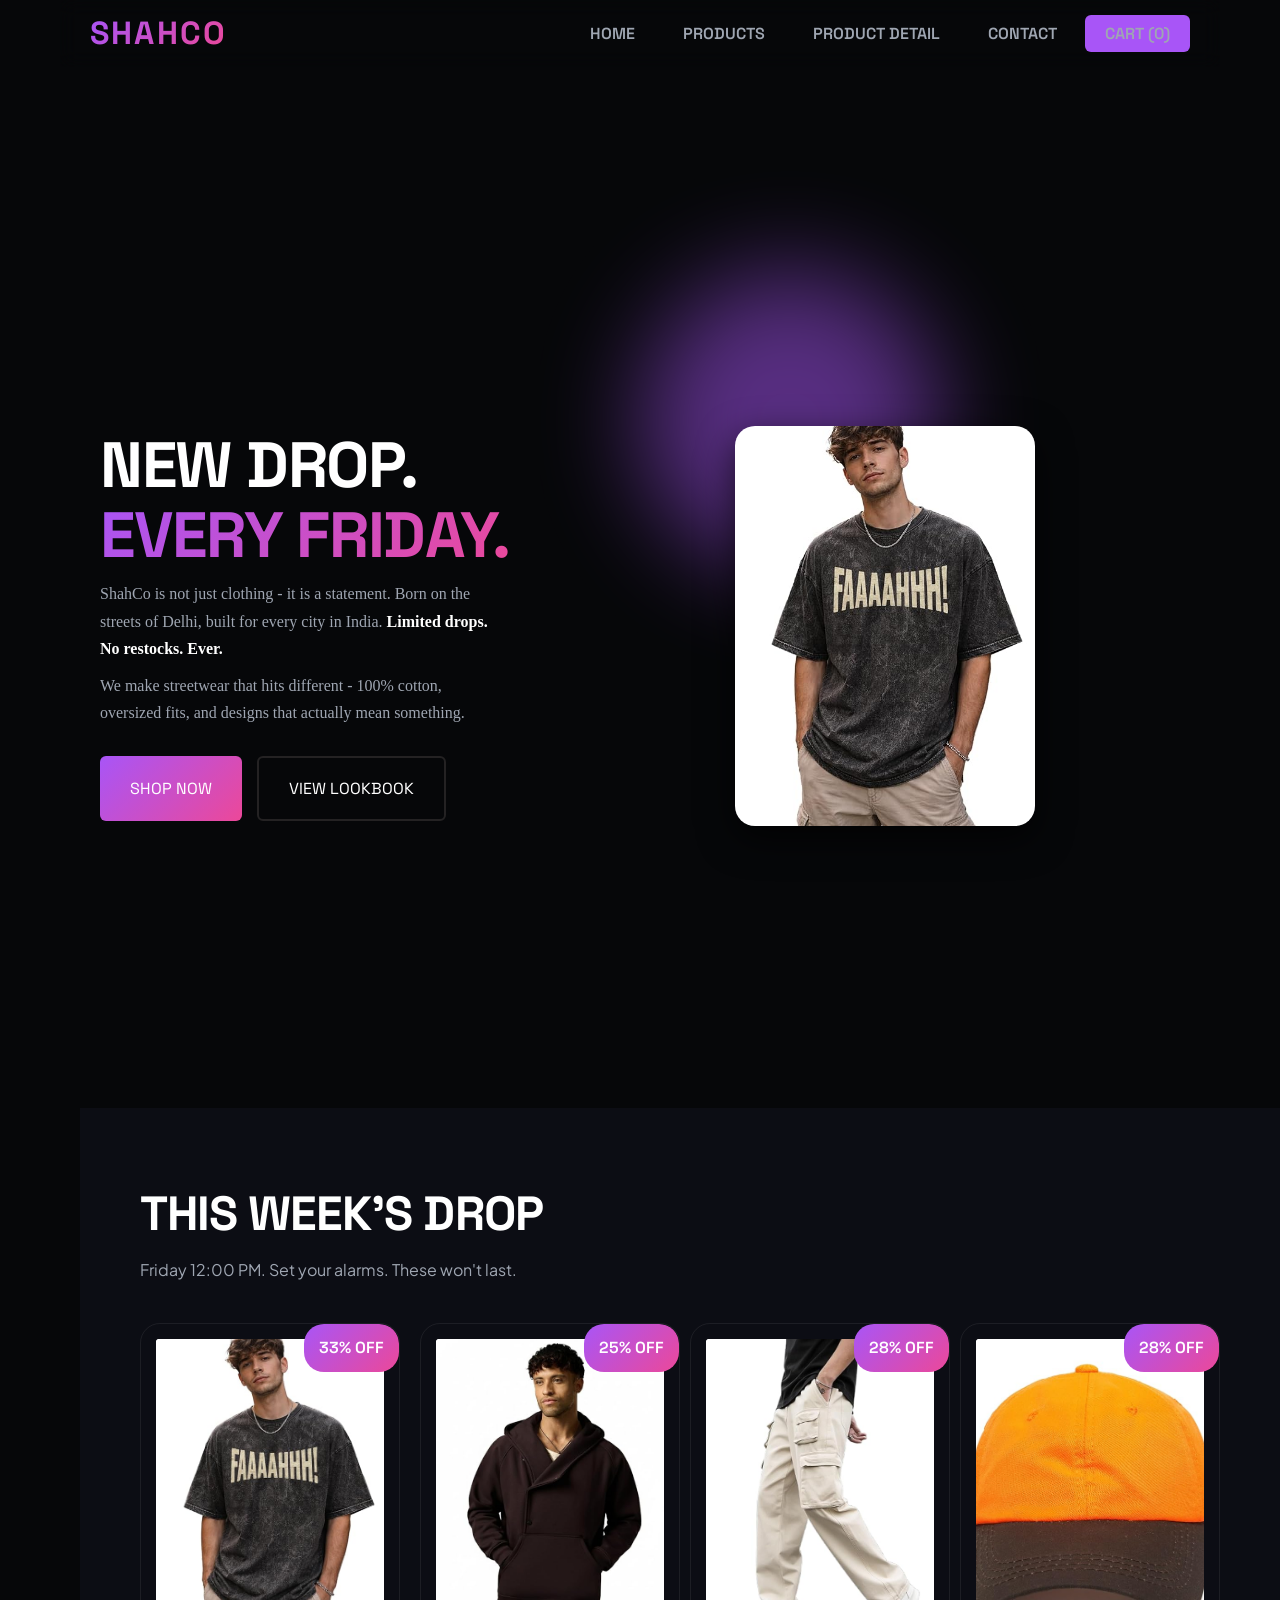
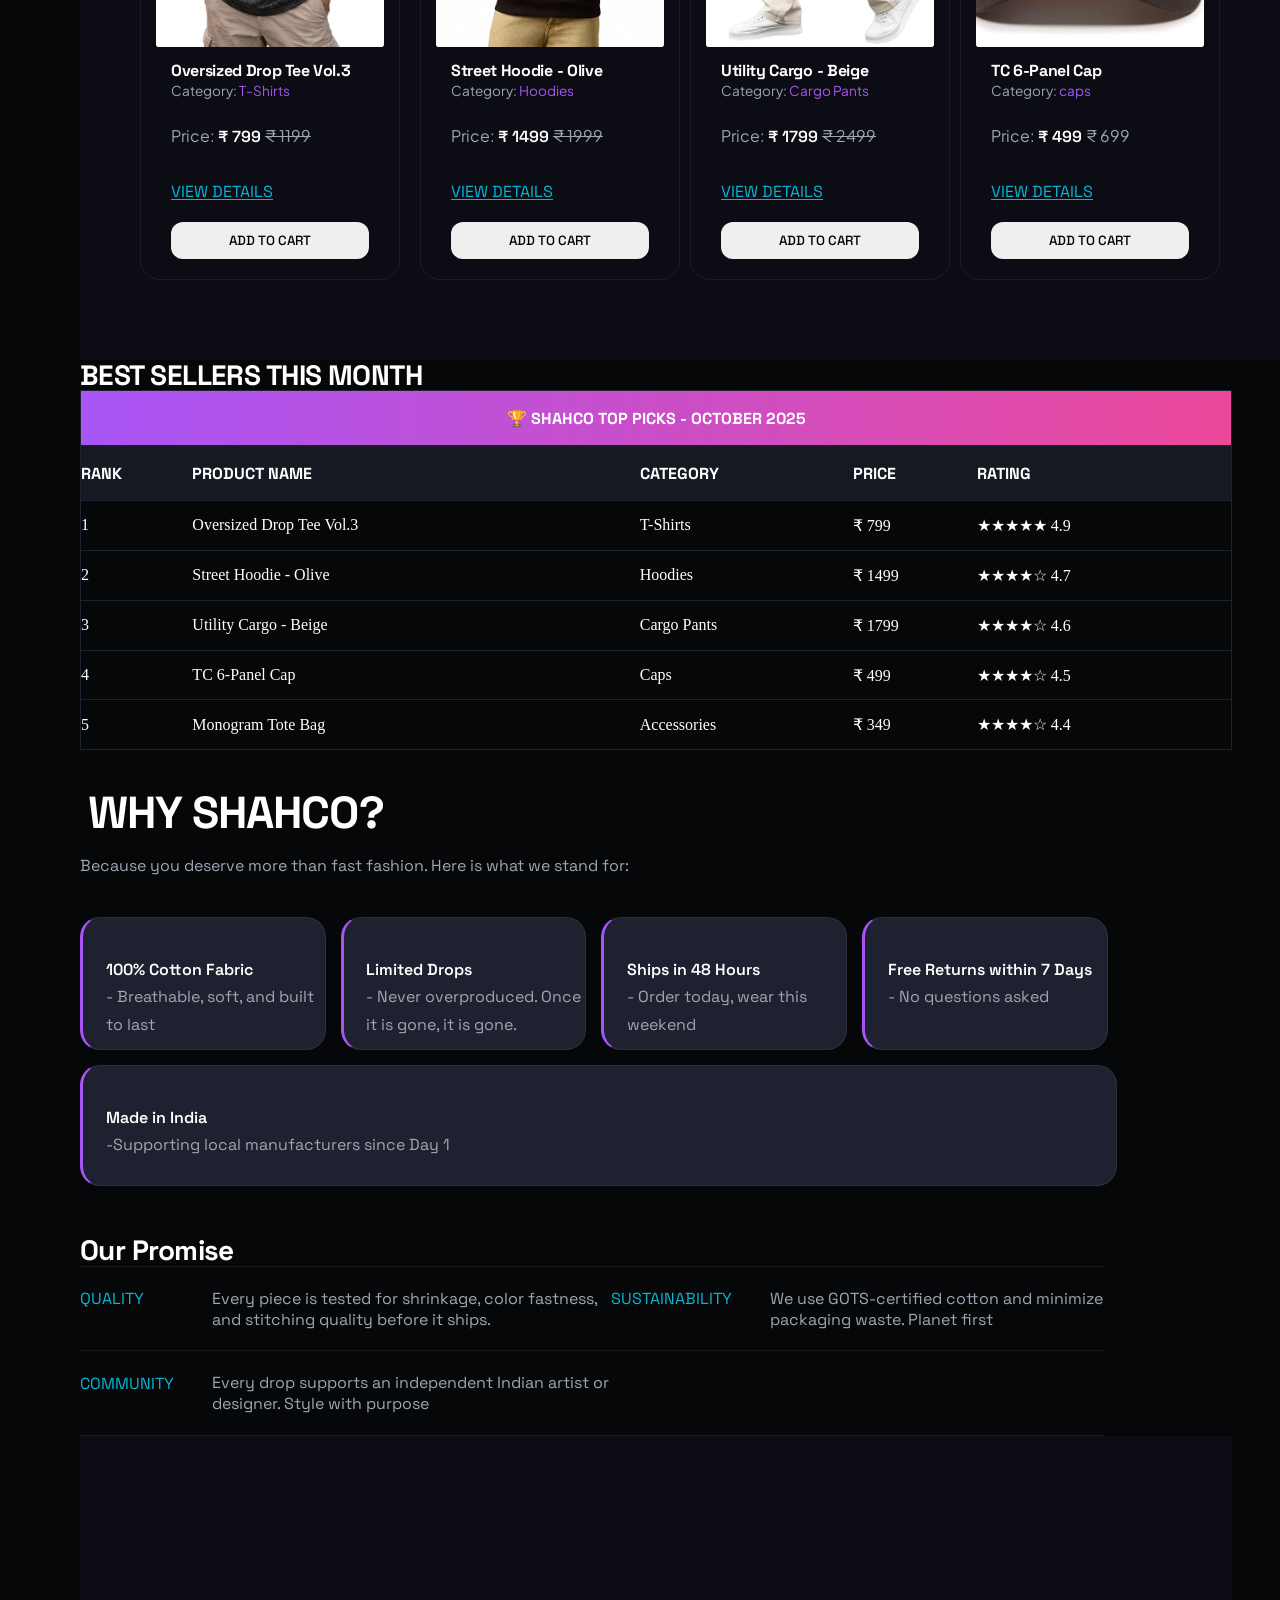
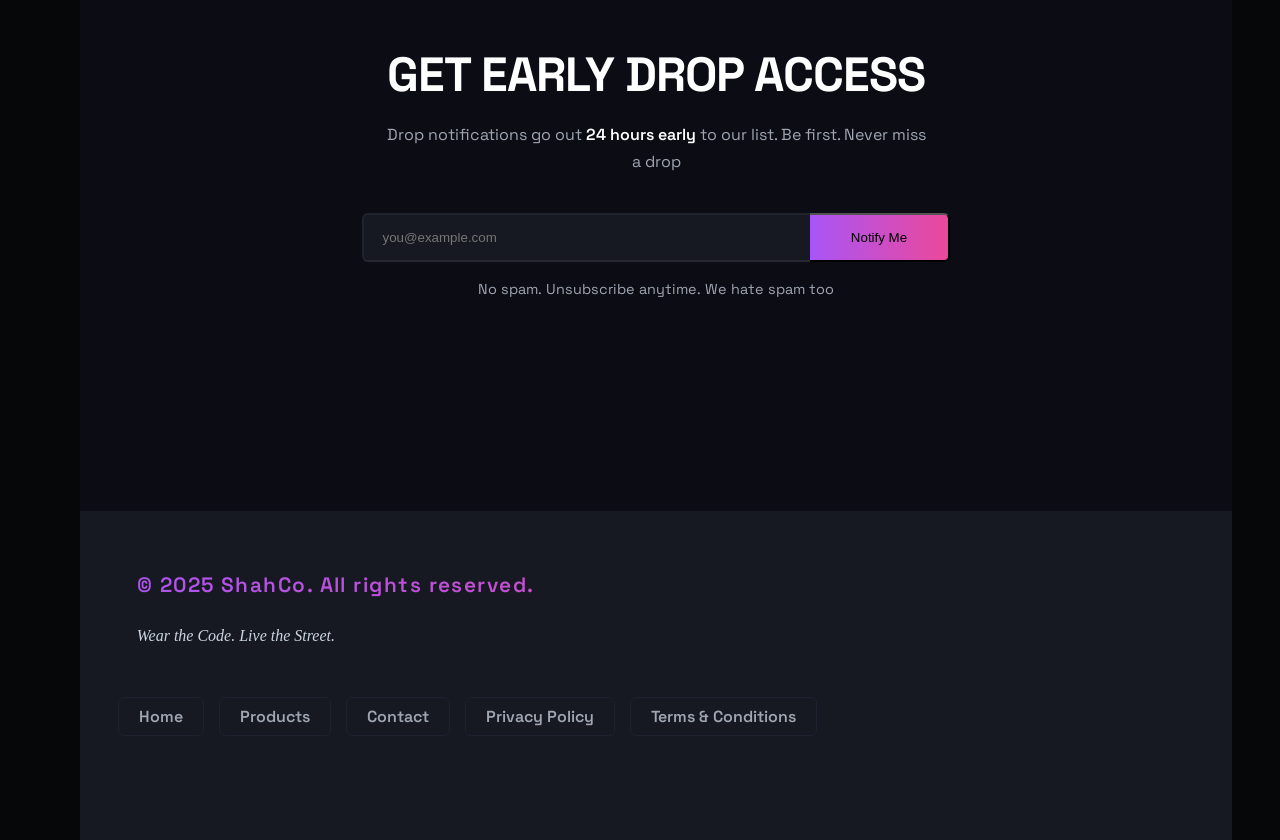
==== index.html @ eb49cf85 "Add files via upload" ====
<!DOCTYPE html>
<html lang="en">

<head>
    <meta charset="UTF-8">
    <meta name="viewport" content="width=device-width, initial-scale=1.0">
    <title>Shah-co wear the code live the street</title>
    <link rel="stylesheet" href="style.css">
    <style>
        table,
        tr,
        td,
        th {
            border: 1px solid rgb(252, 250, 250);
            border-collapse: collapse;
        }
    </style>
</head>

<body>
    <header>
        <h1>ShahCo</h1>
         <!-- <p><em>Wear the Code. Live the Street.</em></p> -->
    
        <nav>
            <ul>
                <li><a href="index.html">Home</a></li>
                <li><a href="products.html">Products</a></li>
                <li><a href="product.html">Product Detail</a></li>
                <li><a href="contact.html">Contact</a></li>
                <li><a href="">Cart (0)</a></li>


            </ul>
        </nav>

    </header>


    <main>
        <section id="hero">
            <div class="left-hero">
                <h2>New Drop. <br>
                    <span id="gradient-text">Every Friday.</span>
                    </h2>
                <p>ShahCo is not just clothing - it is a statement. Born on the
                    <br> streets of Delhi, built for every city
                    in India. <strong>Limited drops. <br> No restocks. Ever.</strong> </p>
                <p>We make streetwear that hits different - 100% cotton,<br> oversized fits, and designs that actually mean
                    something.</p>
                    <div id="cta">
                        <a href="" class="btn1">Shop Now </a>
                <a href="" class="btn2"> View Lookbook</a>
                    </div>
                
            </div>
            <div class="right-hero">
                
                      <div class="glow orb1"></div>
                <div class="glow orb2"></div>
              
              
                <img src="Images/product 1.jpg" alt="">
            </div>
        </section>
        <section>

        </section>
        <section id="week-drop">
            <h2>This Week's Drop</h2>
            <p>Friday 12:00 PM. Set your alarms. These won't last.
  <div class="cards">
              <article>
                <figure>
                    <img src="Images/product 1.jpg" width="300pxl" alt="">
                    <figcaption>Oversized Drop Tee Vol.3</figcaption>
                </figure>
                <h3>Oversized Drop Tee Vol.3</h3>
                <p>Category: <span>T-Shirts</span></p>
                <p>Price: <strong> &#8377; 799 </strong> <del>&#8377; 1199</del> </p>
                <p> <mark>33% OFF</mark> </p>
                <a href="">View Details</a> <button> Add to Cart</button>
            </article>
            </p>
          
            <article>
                <figure>
                    <img src="Images/product 2.jpg" width="300pxl" alt="">
                    <figcaption>Street Hoodie - Olive</figcaption>
                </figure>
                <h3>Street Hoodie - Olive</h3>
                <p>Category: <span>Hoodies</span> </p>
                <p>Price: <strong> &#8377; 1499 </strong> <del>&#8377; 1999</del> </p>
                <p> <mark>25% OFF</mark> </p>
                <a href="">View Details</a> <button> Add to Cart</button>

            </article>

            <article>
                <figure>
                    <img src="Images/product 3.jpg" width="300pxl" alt="">
                    <figcaption>Utility Cargo - Beige</figcaption>
                </figure>
                <h3>Utility Cargo - Beige</h3>
                <p>Category: <span>Cargo Pants</span> </p>
                <p>Price: <strong> &#8377; 1799 </strong> <del>&#8377; 2499</del> </p>
                <p> <mark>28% OFF</mark> </p>
                <a href="">View Details</a> <button> Add to Cart</button>

            </article>

            <article>
                <figure>
                    <img src="Images/product 4.jpg" width="300pxl" alt="">
                    <figcaption>TC 6-Panel Cap</figcaption>
                </figure>
                <h3>TC 6-Panel Cap</h3>
                
                <p>Category: <span>caps</span> </p>
               
                <p>Price: <strong> &#8377; 499 </strong>
                    <del8>&#8377; 699</del8>
                </p>
                <p> <mark>28% OFF</mark> </p>
                <a href="">View Details</a> <button> Add to Cart</button>

            </article>
  </div>
        </section>
        <section>

        </section>

        <section class="bstm">
            <table>


                <h3>BEST SELLERS THIS MONTH</h3>
                <tr>
                    <th colspan="5">&#127942; ShahCo Top Picks - October 2025</th>

                </tr>
                <tr>
                    <th>Rank</th>
                    <th>Product Name</th>
                    <th>Category</th>
                    <th>Price</th>
                    <th>Rating</th>

                </tr>
                <tr>
                    <td>1</td>
                    <td>Oversized Drop Tee Vol.3</td>
                    <td>T-Shirts</td>
                    <td> &#8377 799</td>
                    <td>&#9733;&#9733;&#9733;&#9733;&#9733; 4.9</td>
                </tr>
                <tr>
                    <td>2</td>
                    <td>Street Hoodie - Olive</td>
                    <td>Hoodies</td>
                    <td>&#8377 1499</td>
                    <td>&#9733;&#9733;&#9733;&#9733;&#9734; 4.7</td>
                </tr>
                <tr>
                    <td>3</td>
                    <td>Utility Cargo - Beige</td>
                    <td>Cargo Pants </td>
                    <td>&#8377 1799</td>
                    <td>&#9733;&#9733;&#9733;&#9733;&#9734; 4.6</td>
                </tr>
                <tr>
                    <td>4</td>
                    <td>TC 6-Panel Cap</td>
                    <td>Caps</td>
                    <td>&#8377 499</td>
                    <td>&#9733;&#9733;&#9733;&#9733;&#9734; 4.5</td>
                </tr>
                <tr>
                    <td>5</td>
                    <td>Monogram Tote Bag</td>
                    <td>Accessories</td>
                    <td>&#8377 349</td>
                    <td>&#9733;&#9733;&#9733;&#9733;&#9734; 4.4</td>
                </tr>


            </table>
        </section>

        <section class="why">
            <h2>Why ShahCo?</h2>
            <p>Because you deserve more than fast fashion. Here is what we stand for:</p>
            <div class="con-why">
                <div class="item-why"> <p><strong>100% Cotton Fabric  </strong> <br>- Breathable, soft, and built  to last</p> </div>
                <div class="item-why"> <p> <strong>Limited Drops  </strong> <br>- Never overproduced.  Once it is gone, it is gone.</p></div>
                <div class="item-why"> <p><strong>Ships in 48 Hours  </strong> <br>- Order today, wear this  weekend</p> </div>
                <div class="item-why"> <p ><strong>Free Returns within 7 Days  </strong> <br>- No questions asked
                </p></div>
                <div class="last-p"><p><strong>Made in India  </strong> <br>-Supporting local manufacturers since Day 1</p> </div>
            </div>
<section class="promises">
  <h3>Our Promise</h3>

 <table >
                <tr>
                    <td> <p>Quality</p></td>
                    <td> Every piece is tested for shrinkage, color fastness, and stitching quality before it ships.</td>
                    <td> <p>Sustainability</p></td>
                    <td> We use GOTS-certified cotton and minimize packaging waste. Planet first</td>
                </tr>
                <tr>
                    <td> <p>Community</p></td>
                    <td>Every drop supports an independent Indian artist or designer. Style with purpose</td>
                    <td></td>
                    <td></td>
                </tr>
            </table>
</section>
          

           

            

        </section>

       

    </main>

 <section>
    <div class="notify">

         <h2>Get Early Drop Access</h2>
            <p>Drop notifications go out <strong>24 hours early </strong>to our list. Be first. Never miss <br> a drop</p>
            <form action="">
                <div class="btn3">
                <input type="emai;" name="email" id="email" placeholder="you@example.com" >
                <button>Notify Me</button>
                </div>
               
                <label for="email"></label>
            </form>
            <br>
           <small>No spam. Unsubscribe anytime. We hate spam too</small>
    </div>
           

 <footer>

       <p>© 2025 ShahCo. All rights reserved.</p>
        <p><em>Wear the Code. Live the Street.</em></p>

        
            <div class="card-container"  >
                <div class="card"><a href="index.html">Home</a></div>
                <div class="card"><a href="products.html">Products</a></div>
                <div class="card"><a href="contact.html">Contact</a></div>
                <div class="card"><a href="#">Privacy Policy</a></div>
                <div class="card"><a href="#">Terms &amp; Conditions</a></div>
            </div>
    

    </footer>

        </section>


   

</body>

</html>
---- style.css ----
@import url('https://fonts.googleapis.com/css2?family=Plus+Jakarta+Sans:wght@300;400;500;600;700;800&family=Space+Grotesk:wght@400;500;600;700;800&display=swap');


* {
    padding: 0;
    margin: 0;
    box-sizing: border-box;
}

:root {
    /* Brand Theme Colors */
    --color-primary: #a855f7;
    --color-primary-glow: rgba(168, 85, 247, 0.25);
    --color-secondary: #ec4899;
    --color-secondary-glow: rgba(236, 72, 153, 0.25);
    --color-accent: #06b6d4;
    /* Base & Layout Backgrounds */
    --color-bg-base: #060709;
    --color-bg-section: #0c0d14;
    --color-bg-footer: #161922;
    --color-surface: #11131a;
    --color-surface-muted: #1e212f;
    /* Borders */
    --color-border: rgba(255, 255, 255, 0.07);
    /* Typography Text Colors */
    --white: #ffffff;
    --color-text-body: #cbd5e1;
    --color-text-muted: #9fa6b2;
    --font-display: 'Space Grotesk', sans-serif;
    --font-body: 'Plus Jakarta Sans', sans-serif;
    --radius-sm: 6px;
    --radius-md: 12px;
    --radius-lg: 20px;
    --shadow-sm: 0 4px 12px rgba(0, 0, 0, 0.5);
    --shadow-md: 0 12px 36px rgba(0, 0, 0, 0.7);
    --shadow-lg: 0 24px 64px rgba(0, 0, 0, 0.9);
    --gradient-accent: linear-gradient(135deg, var(--color-primary) 0%, var(--color-secondary) 100%);
    --gradient-secondary: linear-gradient(135deg, var(--color-accent) 0%, #3b82f6 100%);

}

html {
    font-size: 16px;
}

ul {
    list-style: none;
}

h1,

h2,
h3,
h4,
h5,
h6 {
    font-family: var(--font-display);
    font-weight: 700;
    line-height: 1.1;
    letter-spacing: -0.02em;
    color: var(--white);
}

h1 {
    font-size: clamp(2.2rem, 6vw, 5rem);
    font-size: medium;
}

h2 {
    font-size: clamp(1.8rem, 4vw, 3rem);
}

h3 {
    font-size: clamp(1.2rem, 2.5vw, 1.75rem);
}

h4 {
    font-size: 1.125rem;
    font-weight: 600;
}

p {
    font-size: 1rem;
    line-height: 1.7;
    color: var(--color-text-muted);
}

small {
    font-size: 0.8rem;
    color: var(--color-text-muted);
}

strong {
    color: var(--white);
    font-weight: 600;
}

em {
    color: var(--color-text-body);
}

body {
    background-color: var(--color-bg-base);
    
}

header {
    text-wrap: wrap;
    flex-wrap: wrap;
    position: fixed;
    /* background-color: rgba(255, 255, 255, 0.07); */

    backdrop-filter: blur(10px);
    -webkit-backdrop-filter: blur(10px);
    display: flex;
    left: 60px;
    right: 60px;
    color: white;
    justify-content: space-between;
    align-items: center;
    padding: 15px 30px;
    text-transform: uppercase;
    z-index: 10;
    top: 0;

margin-top: 0cm;
}

header nav ul {
    display: flex;
    gap: 8px;


}

header h1 {
    text-wrap: wrap;
    font-size: 2rem;
    letter-spacing: 0.07em;
    background: var(--gradient-accent);
    background-clip: text;
    color: transparent;
    -webkit-text-fill-color: transparent;
}

a {
    text-decoration: none;
    color: #060709;
}        

header nav a {
    display: inline-block;
    font-family: var(--font-display);
    color: var(--color-text-muted);
    padding: 8px 20px;
    border-radius: var(--radius-sm);
    font-weight: 600;
    text-wrap: wrap;
}

header nav a:hover {
    background-color: rgba(215, 212, 212, 0.705);
    color: var(--white);
}

header nav li:last-child a {
    background-color: var(--color-primary);
}

header nav li:last-child a:hover {
    background-color: var(--color-secondary);
}

main {
    padding-top: 85px;
     /* padding-top: 30px; */

}

#hero {
    height: 40vw;
    display: flex;
    justify-content: space-between;
    align-items: center;
    padding: 20px;
    margin-top: 7cm;
}

.left-hero {
    display: flex;
    flex-direction: column;
    gap: 10px;
    max-width: 500px;
    text-wrap: wrap;
    
}

.left-hero h2 {
    font-size: 4rem;
    text-transform: uppercase;
}

#gradient-text {
    background: var(--gradient-accent);
    background-clip: text;
    color: transparent;
    -webkit-text-fill-color: transparent;
}

#cta {
    gap: 15px;
    display: flex;
    margin-top: 20px;
}

#cta a {

    padding: 20px 30px;
    color: var(--white);
    border-radius: var(--radius-sm);
    text-transform: uppercase;
    font-family: var(--font-display);
    font-weight: 700px;

}

.btn1 {
    background: var(--gradient-accent);
    display: flex;
    align-items: center;
    justify-content: center;
}

.btn1:hover {
    background-color: rgb(198, 14, 201);
    box-shadow: 0 8px 20px var(--color-primary);
}

.btn2 {
    border: 2px solid rgba(54, 51, 51, 0.644);

}

.right-hero {
    display: flex;
    flex: 1;
    justify-content: center;
    align-items: center;
    height: 500px;

    /* margin-right: 600px; */
}

.right-hero img {
    z-index: 1;
    height: 400px;
    width: 300px;
    object-fit: cover;
    border-radius: var(--radius-lg);
    box-shadow: var(--shadow-md);

}

.right-hero img:hover {
    box-shadow: 0 10px 10px var(--color-secondary-glow);
    border: 1px solid var(--color-primary);
}



body {
    padding: 20px 0px 0px 80px;

}

.glow {
    
    width: 300px;
    height: 300px;
    border-radius: 50%;
    position: absolute;
    filter: blur(50px);
    opacity: .5;
}

.orb1 {
    
    top: 30%;
    left: 50%;
    background-color: var(--color-primary);
}

.orb2 {
     
    bottom: 32%;
    right: -85%;
    background-color: var(--color-secondary);
}

#week-drop {
    margin-top: 6cm;
    text-wrap: wrap ;
    background-color: #0c0d14;
    padding: 80px 60px;
}

#week-drop h2 {
    text-transform: uppercase;
}

#week-drop>p {
    margin: 15px 0;
    font-family: var(--font-body);
}

.cards {
    display: flex;
    flex-wrap:wrap ;
    gap: 10px;
    margin-top: 40px;
}

.cards article {
    flex: 1 1 260px;
    display: flex;
    flex-direction: column;
    padding: 10px;
    border-radius: var(--radius-lg);
    overflow: hidden;
    padding: 10px;
    border: 1px solid var(--color-border);
}

figure {
    aspect-ratio: 3/4;
    overflow: hidden;
    position: relative;
    padding: 5px;
    border-radius: var(--radius-lg);
    overflow: hidden;

}

figcaption {
    display: none;
}

figure img {
    overflow: hidden;
    width: 100%;
    height: 100%;
    object-fit: cover;

}

article {
    position: relative;
}

.cards article h3 {
    padding: 10px 20px 0;
    font-size: 1rem;
}

.cards article p:first-of-type {
    padding: 0 20px;
    font-family: var(--font-body);
    font-size: 0.85rem;
}

article p span {
    color: var(--color-primary);
    font-weight: 00;
}

article p:nth-of-type(2) {
    padding: 20px 20px;
    font-family: var(--font-body);

}

article p:nth-of-type(2) strong {
    font-family: var(--font-display);
}

article p:nth-of-type(2) s {
    margin-left: 10px;
}

article p:nth-of-type(3) mark {
    background: var(--gradient-accent);
    padding: 10px 15px;
    border-radius: var(--radius-lg);
    color: white;
    font-family: var(--font-display);
    font-weight: 600;
    position: absolute;
    top: 0;
    right: 0;
}

article>a {
    color: var(--color-accent);
    text-decoration: underline;
    text-transform: uppercase;
    letter-spacing: o.1em;
    font-family: var(--font-display);
    text-underline-offset: 2px;
    padding: 10px 20px;
}

article>a:hover {
    color: var(--color-secondary);
}

article>button {
    margin: 10px 20px;
    padding: 10px 20px;
    border-radius: var(--radius-md);
    border: none;
    text-transform: uppercase;
    font-family: var(--font-display);
    font-weight: 500;
}

article>button:hover {
    color: var(--white);
    background-color: var(--color-primary);
    cursor: pointer;
}

article:hover {
    border: 1px solid var(--color-primary);
    box-shadow: 0 10px 10px var(--color-secondary-glow);
}

.bstm table {
    width: 90vw;
    height: 40vh;
   
    
}
.bstm table h3{
    text-transform: capitalize;
    font-family: var(--font-display);
}

.bstm table tr:first-of-type th:first-child {

    color: var(--white);
    background: linear-gradient(to right, #a855f7, #ec4899);
    border: none;
    text-align: center;
}
.bstm table tr th {
    text-align: start;
    text-transform: uppercase;
    font-family: var(--font-display);
}

.bstm table tr {
    color: var(--white);
    border: 1px solid var(--color-surface-muted);
     
}

.bstm  table td {
    border: none;

}

.bstm table tr:nth-of-type(2) th {
    border: none;
    background-color: var(--color-bg-footer);
}
.bstm table tr:hover{
    background-color: var(--color-surface-muted);
}
.bstm table tr:hover  td:first-of-type{
color: var(--color-secondary);
}

.why h2{
    font-family: var(--font-display);
    text-transform: uppercase;
    font-size: 2.8rem;
    padding: 1cm 0cm .4cm .2cm;

}
.why p:first-of-type{
    font-family: var(--font-display);
    padding-bottom: 1cm;
}
.con-why{
border: 3px red;

display: flex;
flex-direction: row;
flex-wrap: wrap;
text-wrap: wrap;

align-items: center;
 font-family: var(--font-display);
    border-radius: var(--radius-sm);
    gap: 15px;
}
.item-why{

    padding-top: 1cm;
    padding-left: .6cm;
    text-align: start;
    border: 1px solid var(--color-border);
    border-radius: var(--radius-lg);
    background-color: var(--color-surface-muted);
    height: 3.5cm;
    width: 6.5cm;
    text-wrap: wrap;
    border-left: 3px solid var(--color-primary);
    color: var(--color-text-muted);
}

.last-p{
    display: flex;
width: 81vw;
height: 3.2cm;
padding-left: .6cm;
    text-wrap: wrap;
     padding-top: 1cm;
    text-align: start;
    border: 1px solid var(--color-border);
    border-radius: var(--radius-lg);
    background-color: var(--color-surface-muted);
  
     border-left: 3px solid var(--color-primary);
    color: var(--color-text-muted);
}
.item-why:hover{
    border-left: 3px solid var(--color-secondary);
}
.last-p:hover{
    border-left: 3px solid var(--color-secondary);
}
.promises h3{
    padding-top: 1.3cm;
}
.promises table {
    width: 80vw;
    display: flex;
text-wrap: wrap;
    flex-wrap: wrap;
   border: none;
    color: var(--color-text-muted);
    font-family: var(--font-display);

}
.promises td{
    border: none;
}
.promises table p{
    font-family: var(--font-display);
    color: var(--color-accent);
    text-transform: uppercase;
    text-align: start;
    padding-top: .5cm;
    padding-right: 1cm;
}
.promises table tr{
     border-color: var(--color-border);
     border-left: none;
     border-right: none;
}

.notify{
    text-wrap: wrap;
flex-wrap: wrap;
    background-color: var(--color-bg-section);
    height: 75vh;
    width: 90vw;
    text-align: center;
justify-content: center;
align-content: center;
}
.notify h2{
    text-transform: uppercase;
    font-size: 3rem;
    padding-bottom: .5cm;
    text-wrap: wrap;
}
.notify p{
    font-family: var(--font-display);
    padding-bottom: 1cm;
    text-wrap: wrap;
}
.notify input{
    text-wrap: wrap;
    /* flex-wrap: nowrap; */
    background-color:var(--color-bg-footer) ;
    border-color: var(--color-border);
    width: 35vw;
    height: 1.3cm;
    border-radius: var(--radius-sm);
    border-right: none;
     border-top-right-radius: 0;
    border-bottom-right-radius: 0;
}
.notify button{
    
    text-wrap: wrap;
    /* flex-wrap: nowrap; */
    background:linear-gradient(to right,var(--color-primary),var(--color-secondary));
    height: 1.3cm;
    width: 11vw;
    border-radius: var(--radius-sm);
    border-left: none;
   border-top-left-radius: 0;
   border-bottom-left-radius: 0;
}
.notify input::placeholder{
    text-wrap: wrap;
    padding-left: .5cm;
    /* font-size: 1.1rem; */
}
.notify small{
    font-family: var(--font-display);
    font-size: .9rem;
}
.btn3{
    display: flex;
    flex-wrap: wrap;
    overflow: hidden;
    background-color: var(--color-bg-section);
    /* border: 1px solid var(--color-border); */
    border: none;
    justify-content: center;
    
}























footer {
   
width: 90vw;
    background-color: var(--color-bg-footer);
   padding-bottom: 2cm;
    
    /* margin: 2cm 2cm 2cm 2cm; */
    

}

footer p:first-child {
    font-size: 2rem;
    letter-spacing: 0.07em;
    background: var(--gradient-accent);
    background-clip: text;
    color: transparent;
    -webkit-text-fill-color: transparent;
    font-family: var(--font-display);
    font-size: 1.3rem;
    font-weight: 600;
    padding: 1.5cm 0cm .5cm 1.5cm;

}

footer p em {
    padding: .5cm 0cm 1.5cm 1.5cm;
}

footer a {
    text-decoration: none;
    color: #060709;
}

.card-container  a {
     
    
    
    font-display: block;
    font-family: var(--font-display);
    
    padding: 8px 20px;
    border-radius: var(--radius-sm);
    justify-content: start;
    border: 1.5px solid var(--color-surface-muted);
    color: var(--color-text-muted);
    text-wrap:nowrap;

}

 

.card-container {
border: 3px red;

display: flex;
flex-direction: row;
flex-wrap: wrap;

align-items: center;
 font-family: var(--font-display);
    border-radius: var(--radius-sm);
  
    font-weight: 600;
gap: 15px;
padding: 1.5cm 1cm 1cm 1cm;

}

.card {

   
   text-wrap: wrap;

  
}

.card-container  a:hover {
    border-color: var(--color-primary);
}

#social a {
    color: #06b6d4;

}

#social {
    margin-left: 1.5cm;
    color: var(--color-text-muted);
}
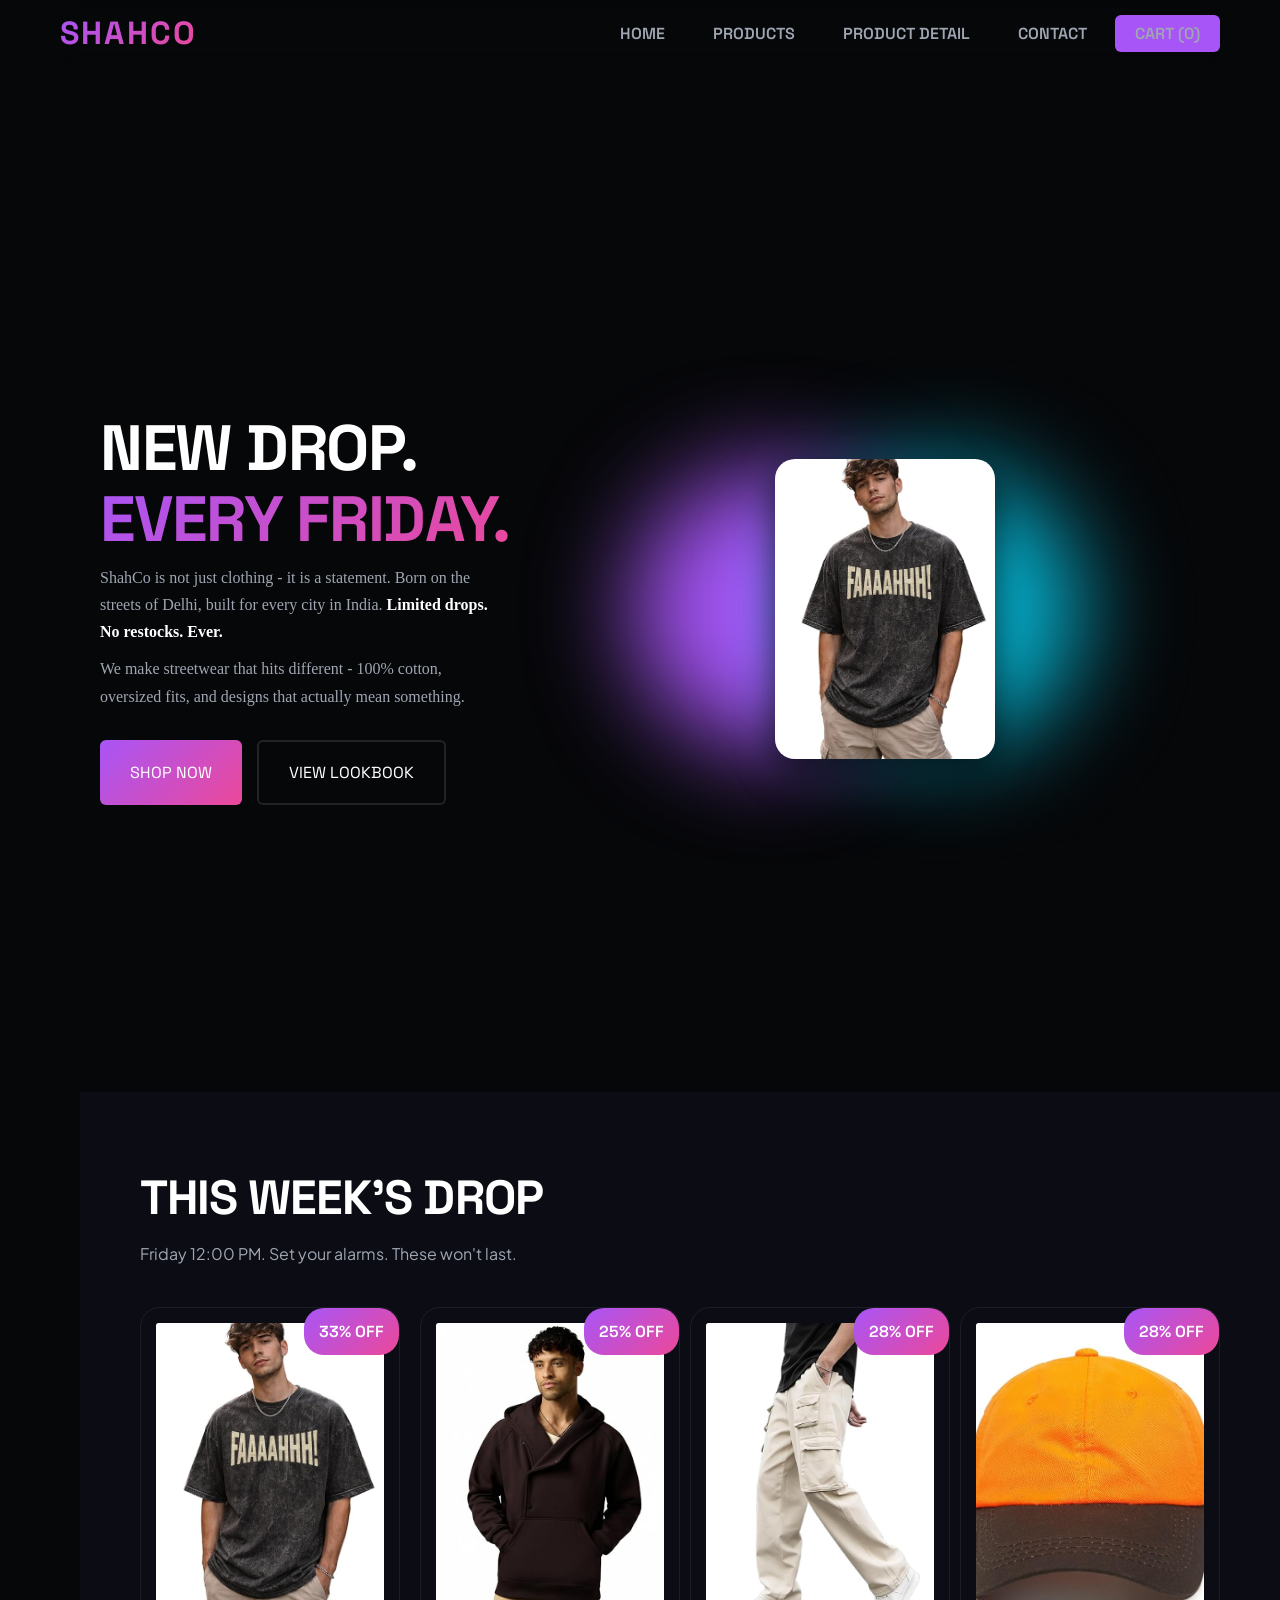
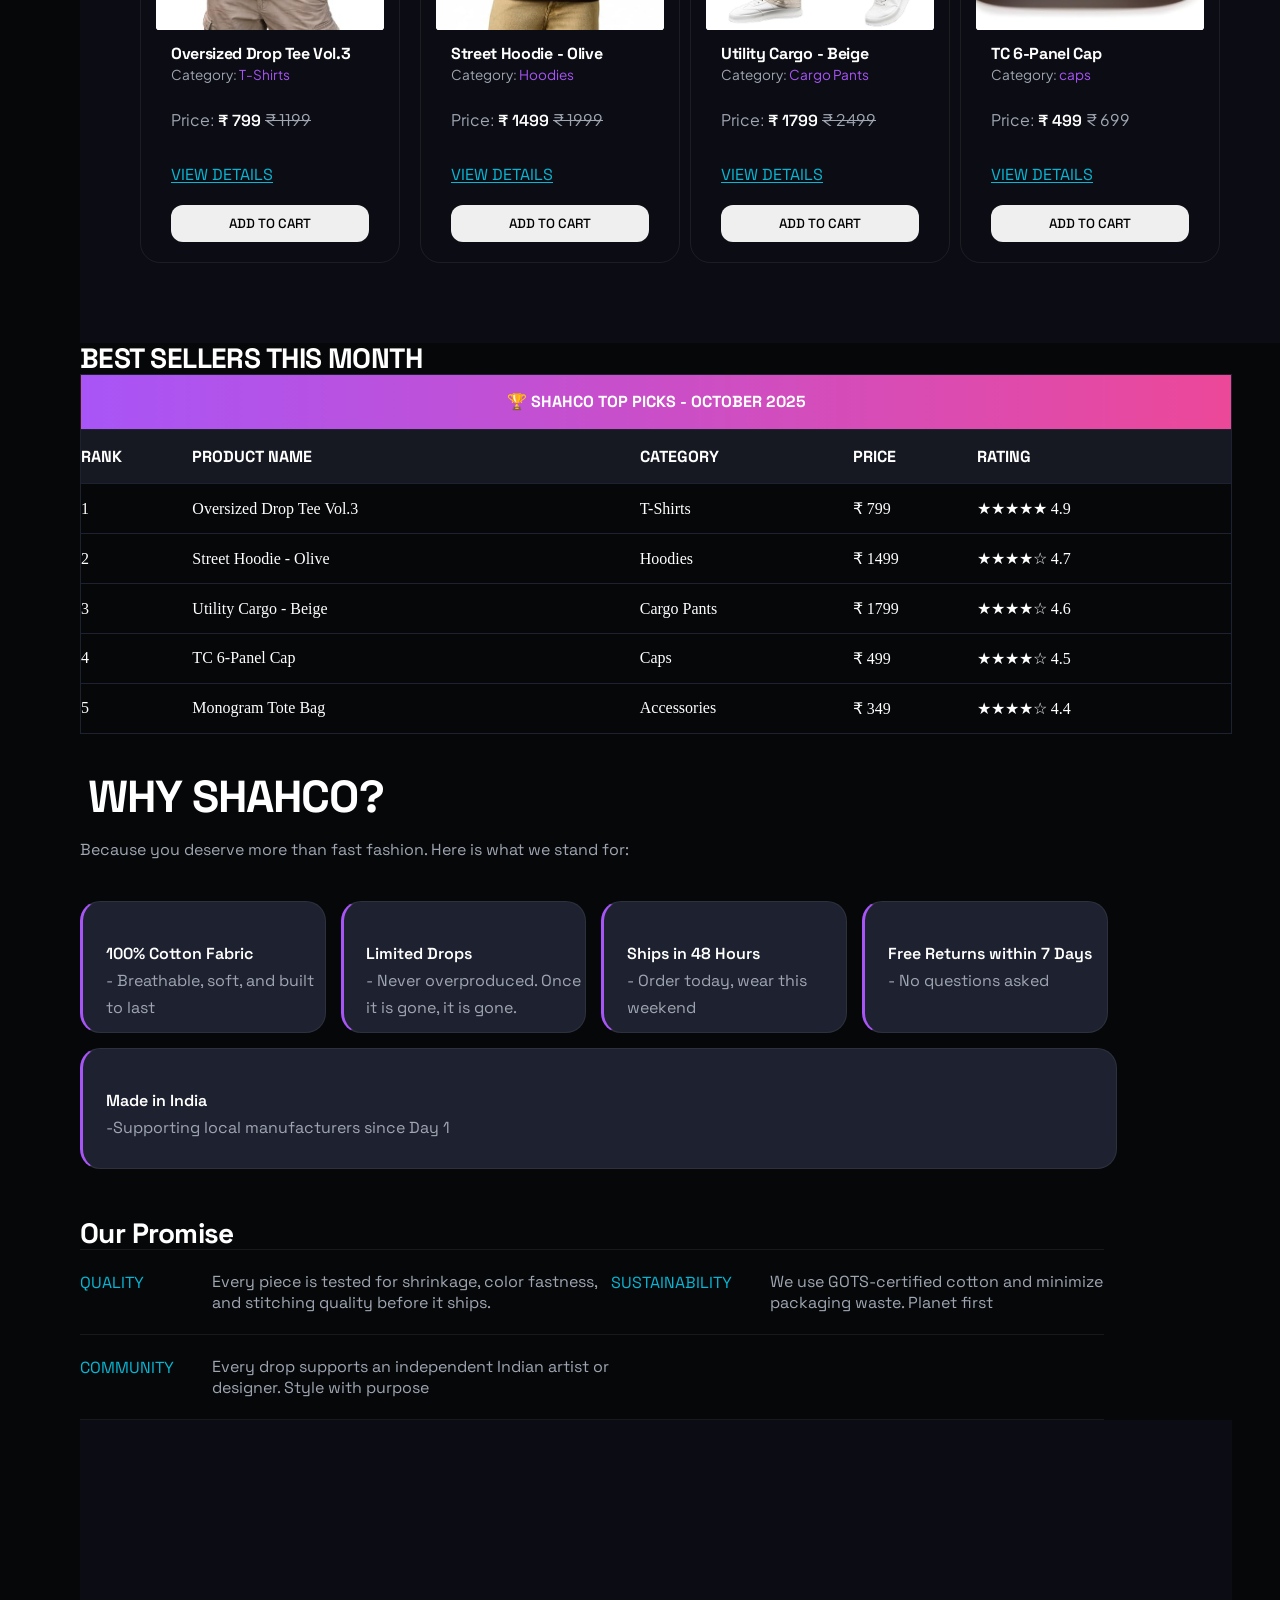
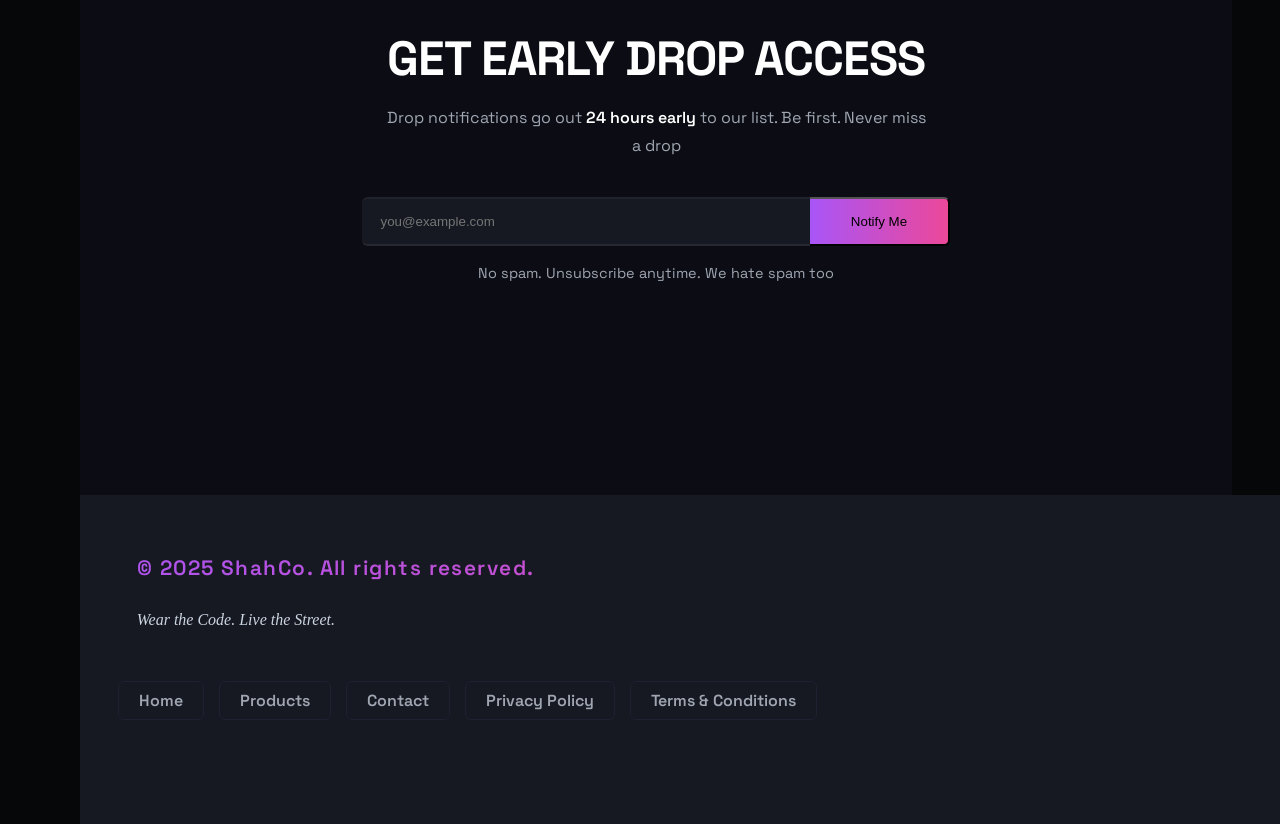
==== commit bbd46c0a: "Add files via upload" ====
--- a/index.html
+++ b/index.html
@@ -26,7 +26,7 @@
             <ul>
                 <li><a href="index.html">Home</a></li>
                 <li><a href="products.html">Products</a></li>
-                <li><a href="product.html">Product Detail</a></li>
+                <li><a href="productdetail.html">Product Detail</a></li>
                 <li><a href="contact.html">Contact</a></li>
                 <li><a href="">Cart (0)</a></li>
 
@@ -72,7 +72,7 @@
   <div class="cards">
               <article>
                 <figure>
-                    <img src="Images/product 1.jpg" width="300pxl" alt="">
+                    <img src="Images/product 1.jpg"  alt="">
                     <figcaption>Oversized Drop Tee Vol.3</figcaption>
                 </figure>
                 <h3>Oversized Drop Tee Vol.3</h3>
@@ -85,7 +85,7 @@
           
             <article>
                 <figure>
-                    <img src="Images/product 2.jpg" width="300pxl" alt="">
+                    <img src="Images/product 2.jpg"  alt="">
                     <figcaption>Street Hoodie - Olive</figcaption>
                 </figure>
                 <h3>Street Hoodie - Olive</h3>
@@ -98,7 +98,7 @@
 
             <article>
                 <figure>
-                    <img src="Images/product 3.jpg" width="300pxl" alt="">
+                    <img src="Images/product 3.jpg"  alt="">
                     <figcaption>Utility Cargo - Beige</figcaption>
                 </figure>
                 <h3>Utility Cargo - Beige</h3>
@@ -111,7 +111,7 @@
 
             <article>
                 <figure>
-                    <img src="Images/product 4.jpg" width="300pxl" alt="">
+                    <img src="Images/product 4.jpg"  alt="">
                     <figcaption>TC 6-Panel Cap</figcaption>
                 </figure>
                 <h3>TC 6-Panel Cap</h3>
--- a/style.css
+++ b/style.css
@@ -102,6 +102,7 @@
 body {
     background-color: var(--color-bg-base);
     
+    
 }
 
 header {
@@ -118,12 +119,13 @@
     color: white;
     justify-content: space-between;
     align-items: center;
-    padding: 15px 30px;
+    padding: 15px 0px;
     text-transform: uppercase;
     z-index: 10;
     top: 0;
-
-margin-top: 0cm;
+/* margin: auto; */
+
+
 }
 
 header nav ul {
@@ -172,18 +174,21 @@
 }
 
 main {
-    padding-top: 85px;
-     /* padding-top: 30px; */
+    margin:auto ;
+     /* padding-top:85px; */
 
 }
 
 #hero {
+
     height: 40vw;
-    display: flex;
+    display: flex ;
+   position: relative;
     justify-content: space-between;
     align-items: center;
     padding: 20px;
-    margin-top: 7cm;
+    margin-top: 37vh ;
+   
 }
 
 .left-hero {
@@ -192,6 +197,7 @@
     gap: 10px;
     max-width: 500px;
     text-wrap: wrap;
+
     
 }
 
@@ -229,11 +235,13 @@
     display: flex;
     align-items: center;
     justify-content: center;
+  
 }
 
 .btn1:hover {
     background-color: rgb(198, 14, 201);
     box-shadow: 0 8px 20px var(--color-primary);
+      transform: translateY(-3px);
 }
 
 .btn2 {
@@ -243,24 +251,42 @@
 
 .right-hero {
     display: flex;
-    flex: 1;
+   /* width: 30vw;
+   height: 20vh; */
+margin: auto;
+    /* flex-wrap: nowrap; */
+    /* flex: 1 1 260px; */
     justify-content: center;
     align-items: center;
-    height: 500px;
-
-    /* margin-right: 600px; */
+    
+
+    
 }
 
 .right-hero img {
+    display: inline-block;
+    position: absolute;
+    /* margin-left: 20vw; */
+    
     z-index: 1;
-    height: 400px;
-    width: 300px;
+    height: 300px;
+    width: 220px;
     object-fit: cover;
     border-radius: var(--radius-lg);
     box-shadow: var(--shadow-md);
 
-}
-
+animation: figure-animate 3s infinite alternate;
+
+
+}
+@keyframes figure-animate{
+    0%{
+transform: translateY(0);
+    }
+    100%{
+transform: translateY(-30px);
+    }
+}
 .right-hero img:hover {
     box-shadow: 0 10px 10px var(--color-secondary-glow);
     border: 1px solid var(--color-primary);
@@ -274,30 +300,38 @@
 }
 
 .glow {
-    
-    width: 300px;
-    height: 300px;
+    /* margin: auto; */
+    display: inline-block;
+    width: 280px;
+    height: 280px;
     border-radius: 50%;
-    position: absolute;
+    position:relative;
     filter: blur(50px);
-    opacity: .5;
-}
-
+    /* opacity: .5; */
+    animation: orb-animate  4s 1s infinite alternate;
+}
+@keyframes orb-animate{
+0%{
+    opacity: 0.3;
+}
+100%{
+    opacity: .9;
+}
+}
 .orb1 {
-    
-    top: 30%;
-    left: 50%;
+  bottom: 25%;
+    left: 5%;
     background-color: var(--color-primary);
 }
 
 .orb2 {
-     
-    bottom: 32%;
-    right: -85%;
-    background-color: var(--color-secondary);
+     top: 45%;
+    right: 15%;
+    background-color: var(--color-accent);
 }
 
 #week-drop {
+  
     margin-top: 6cm;
     text-wrap: wrap ;
     background-color: #0c0d14;
@@ -315,20 +349,27 @@
 
 .cards {
     display: flex;
+
     flex-wrap:wrap ;
+    flex-direction: row;
     gap: 10px;
     margin-top: 40px;
-}
-
-.cards article {
+   
+
+}
+
+.cards article,.grid article{
+    flex-wrap: wrap;
     flex: 1 1 260px;
     display: flex;
     flex-direction: column;
     padding: 10px;
     border-radius: var(--radius-lg);
-    overflow: hidden;
+    /* overflow: hidden; */
     padding: 10px;
     border: 1px solid var(--color-border);
+     flex-shrink: 1;
+    flex-basis: 0;
 }
 
 figure {
@@ -350,13 +391,23 @@
     width: 100%;
     height: 100%;
     object-fit: cover;
-
+transition: all 1s linear 0s;
 }
 
 article {
+
     position: relative;
-}
-
+  transition: all .4s linear 0s;
+}
+
+article:hover {
+    border: 1px solid var(--color-primary);
+    box-shadow: 0 10px 10px var(--color-secondary-glow);
+    transform: translateY(-10px);
+}
+article:hover > figure img {
+    transform: scale(1.08);
+}
 .cards article h3 {
     padding: 10px 20px 0;
     font-size: 1rem;
@@ -429,10 +480,6 @@
     cursor: pointer;
 }
 
-article:hover {
-    border: 1px solid var(--color-primary);
-    box-shadow: 0 10px 10px var(--color-secondary-glow);
-}
 
 .bstm table {
     width: 90vw;
@@ -600,8 +647,14 @@
     height: 1.3cm;
     border-radius: var(--radius-sm);
     border-right: none;
+    border-left: none;
      border-top-right-radius: 0;
     border-bottom-right-radius: 0;
+    color: white;
+}
+.notify input:focus{
+     padding-left: .5cm;
+
 }
 .notify button{
     
@@ -639,30 +692,12 @@
 
 
 
-
-
-
-
-
-
-
-
-
-
-
-
-
-
-
-
-
-
 footer {
-   
-width: 90vw;
+  
+width: 100%;
     background-color: var(--color-bg-footer);
    padding-bottom: 2cm;
-    
+    margin: auto;
     /* margin: 2cm 2cm 2cm 2cm; */
     
 
@@ -749,3 +784,663 @@
 } 
 
 
+
+
+
+
+
+
+
+
+
+
+
+
+
+
+
+
+
+
+
+
+/* --products---- */
+
+
+
+
+
+
+#catalogue{
+padding: 120px 48px;
+}
+#catalogue h2{
+    text-transform: uppercase;
+    font-size: 4rem;
+    padding-bottom: 20px;
+}
+#catalogue p{
+font-family: var(--font-body);
+font-size: .9rem;
+}
+#product-layout{
+    display: grid;
+    grid-template-columns: 280px 1fr;
+    background-color: var(--color-bg-section);
+    padding: 60px;
+    gap: 30px;
+    position: relative;
+    align-items: start;
+}
+
+#sidebar{
+    background-color: #171822;
+    border-radius: var(--radius-md);
+    padding: 20px;
+    position: sticky;
+    top: 100px;
+    height: auto;
+}
+#sidebar h2{
+    text-transform: uppercase;
+    color: var(--color-primary);
+    font-size: 1.3rem;
+    letter-spacing: .2em;
+    padding-bottom: 10px;
+
+}
+#sidebar hr{
+    opacity: .1;
+    height: .5px;
+}
+#sidebar h3{
+    text-transform: uppercase;
+    padding-top: 30px;
+    padding-bottom: 20px;
+    font-size: 1rem;
+    letter-spacing: .08em;
+    
+}
+#sidebar ul{
+    display: flex;
+    flex-direction: column;
+    gap: 10px;
+    color: var(--color-text-muted);
+    font-family: var(--font-body);
+}
+#sidebar li{
+    display: flex;
+    gap: 10px;
+   cursor: pointer;  
+}
+#sidebar input[type="checkbox"] {
+    accent-color: var(--color-primary);
+ width: 18px;
+ height: 18px;
+ cursor: pointer;
+}
+#sidebar label{
+    cursor: pointer;
+     color: var(--color-text-muted);
+    font-family: var(--font-body);
+}
+#sidebar input[type="number"]{
+    width: 100%;
+margin: 10px 0;
+padding: 10px;
+background-color: rgba(0, 0, 0, 0.5);
+border: 1px solid var(--color-border);
+border-radius: var(--radius-sm);
+outline: none;
+color: white;
+font-size: 1rem;
+}
+#sidebar input[type="number"]:focus{
+    border-color: var(--color-primary);
+}
+#sidebar select{
+    width: 100%;
+margin: 10px 0;
+padding: 10px;
+background-color: rgba(0, 0, 0, 0.5);
+border: 1px solid var(--color-border);
+border-radius: var(--radius-sm);
+outline: none;
+color: white;
+font-size: 1rem;
+}
+#sidebar button{
+ width: 100%;
+margin: 10px 0;
+padding:8px 10px;
+border: 1px solid var(--color-border);
+font-family: var(--font-display);
+text-transform: uppercase;
+font-size: 1.3rem;
+border-radius: var(--radius-sm);
+font-weight: 600;
+cursor: pointer;
+}
+#sidebar button:nth-of-type(2){
+    background-color: transparent;
+    color: var(--color-text-muted);
+}
+#products h2{
+    font-family:  var(--font-body);
+    text-transform: uppercase;
+    color: var(--color-text-muted);
+font-size: 1.5rem;
+padding-bottom: 20px;
+
+}
+.grid{
+    
+    display: grid;
+    grid-template-columns: repeat(auto-fit ,minmax(240px,1fr));
+    gap: 20px;
+}
+.cbs p{
+    font-size: 1rem;
+    font-family: var(--font-body);
+margin-bottom: 10px;
+}
+.cbs td{
+    background-color: black;
+    text-align: center;
+    text-transform: uppercase;
+    font-family: var(--font-body);
+    font-weight: 600;
+}
+.cbs table{
+    margin-bottom: 30px;
+}
+.cbs table tr th , .cbs table tr td{
+    border: none;
+}
+.cbs table tr:nth-of-type(2) th{
+    color: var(--white);
+}
+.cbs table th{
+    background-color:var(--color-bg-footer);;
+    
+}
+.cbs table tr:hover  TD:first-of-type{
+color: var(--white);
+}
+.cbs tr:hover td{
+   background-color: var(--color-surface-muted);
+}
+.cbs table tr th{
+color: var(--color-accent);
+}
+
+
+
+
+
+
+
+
+
+
+
+
+
+
+
+
+
+
+
+
+
+
+
+
+
+/* --contacts-- */
+
+
+
+
+#contact-header {
+  background: var(--color-bg-base);
+  color: var(--white);
+  padding: clamp(60px, 10vh, 100px) clamp(16px, 4vw, 48px);
+  padding-top: calc(72px + clamp(60px, 10vh, 100px));
+}
+
+#contact-header h2 {
+  font-size: clamp(2.5rem, 6vw, 4.5rem);
+}
+
+.contact-layout {
+  display: flex;
+  gap: 48px;
+  padding: 48px clamp(16px, 4vw, 48px);
+  align-items: flex-start;
+  background: var(--color-bg-section);
+}
+
+#contact-form {
+  flex: 1;
+}
+
+#contact-form h2 {
+  font-size: 1.5rem;
+  margin-bottom: 28px;
+  text-transform: uppercase;
+}
+
+#contact-form fieldset {
+  border: 1px solid var(--color-border);
+  background: var(--color-surface);
+  border-radius: var(--radius-md);
+  padding: 32px;
+  margin-bottom: 24px;
+  box-shadow: var(--shadow-sm);
+}
+
+#contact-form legend {
+  font-family: var(--font-display);
+  font-size: 0.78rem;
+  letter-spacing: 0.15em;
+  text-transform: uppercase;
+  color: var(--color-primary);
+  margin-bottom: 20px;
+  padding: 0 0 10px;
+  border-bottom: 1px solid var(--color-border);
+  width: 100%;
+  font-weight: 700;
+}
+
+#contact-form label {
+  display: block;
+  font-family: var(--font-display);
+  font-size: 0.75rem;
+  letter-spacing: 0.1em;
+  text-transform: uppercase;
+  color: var(--white);
+  margin-bottom: 8px;
+}
+
+#contact-form input[type="text"],
+#contact-form input[type="email"],
+#contact-form input[type="tel"],
+#contact-form select,
+#contact-form textarea {
+  width: 100%;
+  padding: 12px 16px;
+  background: rgba(0, 0, 0, 0.25);
+  border: 1px solid var(--color-border);
+  border-radius: var(--radius-sm);
+  font-family: var(--font-body);
+  font-size: 0.95rem;
+  color: var(--white);
+  outline: none;
+  margin-bottom: 16px;
+}
+
+#contact-form input:focus,
+#contact-form select:focus,
+#contact-form textarea:focus {
+  border-color: var(--color-primary);
+}
+
+#contact-form small {
+  display: block;
+  margin-top: -12px;
+  margin-bottom: 20px;
+  font-size: 0.78rem;
+  color: var(--color-text-muted);
+}
+
+#contact-form select {
+  appearance: none;
+  background-image: url("data:image/svg+xml,%3Csvg xmlns='http://www.w3.org/2000/svg' width='12' height='8' viewBox='0 0 12 8'%3E%3Cpath d='M1 1l5 5 5-5' stroke='%239fa6b2' stroke-width='1.5' fill='none'/%3E%3C/svg%3E");
+  background-repeat: no-repeat;
+  background-position: right 16px center;
+  cursor: pointer;
+}
+
+#contact-form textarea {
+  min-height: 160px;
+}
+
+#contact-form input[type="file"] {
+  background: transparent;
+  border: none;
+  padding: 6px 0;
+  color: var(--color-text-muted);
+}
+
+.checkbox-row {
+  display: flex;
+  align-items: flex-start;
+  gap: 12px;
+  margin: 16px 0;
+}
+
+#contact-form input[type="checkbox"] {
+  width: 20px;
+  height: 20px;
+  accent-color: var(--color-primary);
+  cursor: pointer;
+  flex-shrink: 0;
+}
+
+#contact-form input[type="checkbox"]+label {
+  font-size: 0.85rem;
+  letter-spacing: 0;
+  text-transform: none;
+  color: var(--color-text-muted);
+  cursor: pointer;
+  line-height: 1.4;
+}
+
+#contact-form input[type="checkbox"]+label a {
+  color: var(--color-accent);
+}
+
+.form-actions {
+  display: flex;
+  gap: 16px;
+}
+
+#contact-form button[type="submit"] {
+  padding: 14px 36px;
+  background: var(--gradient-accent);
+  color: var(--white);
+  border: none;
+  box-shadow: 0 4px 12px var(--color-secondary-glow);
+}
+
+#contact-form button[type="submit"]:hover {
+  background: linear-gradient(135deg, #b96bf8 0%, #f461ad 100%);
+  box-shadow: 0 8px 20px rgba(236, 72, 153, 0.4);
+}
+
+#contact-form button[type="reset"] {
+  padding: 14px 26px;
+  background: transparent;
+  color: var(--color-text-muted);
+  border: 1px solid var(--color-border);
+}
+
+#contact-form button[type="reset"]:hover {
+  border-color: var(--color-text-muted);
+  color: var(--white);
+}
+
+/* Store details aside */
+#store-info {
+  flex: 0 0 320px;
+  position: sticky;
+  top: calc(72px + 20px);
+}
+
+#store-info h2 {
+  font-size: 1.3rem;
+  margin-bottom: 24px;
+  text-transform: uppercase;
+}
+
+#store-info address {
+  font-style: normal;
+  padding: 24px;
+  background: var(--color-surface);
+  border-radius: var(--radius-md);
+  border: 1px solid var(--color-border);
+  border-left: 4px solid var(--color-primary);
+  font-size: 0.92rem;
+  line-height: 1.8;
+  color: var(--color-text-muted);
+  margin-bottom: 24px;
+  box-shadow: var(--shadow-sm);
+}
+
+#store-info address strong {
+  display: block;
+  color: var(--white);
+  font-family: var(--font-display);
+  font-size: 1.05rem;
+  margin-bottom: 6px;
+}
+
+#store-info address a {
+  color: var(--color-accent);
+  text-decoration: underline;
+  text-underline-offset: 2px;
+}
+
+#store-info address a:hover {
+  color: var(--color-secondary);
+}
+
+#store-info h4 {
+  font-size: 0.75rem;
+  letter-spacing: 0.15em;
+  text-transform: uppercase;
+  color: var(--color-text-muted);
+  margin: 28px 0 12px;
+}
+
+
+
+
+#store-info table {
+    border-style: hidden;
+    align-items: start;
+
+    padding-top: 5cm;
+    padding-left: 1cm;
+    color: var(--color-text-muted);
+
+    border-radius: var(--radius-lg);
+
+    font-family: var(--font-display);
+    background-color: #16192266;
+    /* margin: 0cm 0cm 0cm 0cm; */
+    width: 9cm;
+    height: 5.8cm;
+    border: none;
+}
+
+#store-info table td {
+    border: none;
+}
+
+#store-info table tr {
+    padding: 0;
+
+    border-bottom: 1px solid var(--color-surface-muted);
+}
+
+#store-info table th {
+    height: 50px;
+    border: none;
+    text-align: start;
+ border-bottom: 1px solid var(--color-surface-muted);
+}
+
+#store-info table tr:nth-last-child(1) {
+    border: none;
+   
+}
+
+#store-info table tr:hover {
+    background-color: var(--color-bg-footer);
+}
+
+
+
+
+
+/* #store-info table{
+  margin-bottom: 28px;
+  color: var(--color-text-muted);
+border: 1px solid transparent;
+
+  
+ border-radius: 20px;
+}
+#store-info tr{
+    border: 1px solid red;
+}
+#store-info th {
+  background: rgba(255, 255, 255, 0.062);
+  padding: 12px 16px;
+}
+
+#store-info td {
+  padding: 12px 16px;
+  border: none;
+} */
+
+#store-info>ul {
+  display: flex;
+  flex-direction: column;
+  gap: 10px;
+}
+
+#store-info>ul li a {
+  display: block;
+  padding: 12px 16px;
+  background: var(--color-surface);
+  border-radius: var(--radius-sm);
+  font-size: 0.9rem;
+  color: var(--color-text-muted);
+  border: 1px solid var(--color-border);
+}
+
+#store-info>ul li a:hover {
+  border-color: var(--color-primary);
+  color: var(--white);
+  background: rgba(168, 85, 247, 0.05);
+}
+
+
+
+
+
+#faq {
+    align-content: start;
+  
+    padding: 0cm 1.5cm 0cm 1.5cm;
+    margin-top: 2cm;
+    margin-bottom: 1cm;
+    flex-wrap: wrap;
+    text-wrap: wrap;
+  
+
+    background: var(--color-bg-base);
+    width: 90vw;
+}
+
+#faq details {
+    border-bottom: 1px solid var(--color-border);
+    padding: 4px 0;
+}
+
+#faq details:first-of-type {
+    border-top: 1px solid var(--color-border);
+}
+
+#faq summary {
+    padding: 20px 0;
+    font-family: var(--font-display);
+    font-size: 1.05rem;
+    font-weight: 600;
+    color: var(--white);
+    display: flex;
+    align-items: center;
+    justify-content: space-between;
+}
+
+#faq summary::after {
+    content: '+';
+    font-size: 1.5rem;
+    font-weight: 300;
+    color: var(--color-text-muted);
+    transition: color var(--transition);
+}
+
+#faq details[open] summary::after {
+    content: '-';
+    color: var(--color-secondary);
+}
+
+#faq details[open] summary {
+    color: var(--color-primary);
+}
+
+#faq details>p {
+    padding: 0 0 24px;
+    font-size: 0.95rem;
+    color: var(--color-text-muted);
+    line-height: 1.8;
+    max-width: 720px;
+}
+
+#faq details>p strong {
+    color: var(--white);
+}
+
+#faq details>p a {
+    color: var(--color-accent);
+}
+.foot{
+    padding-left: 3cm;
+}
+.links{
+    /* margin-top: -10cm; */
+    padding-top: 2cm;
+}
+.links ul li:nth-of-type(1) {
+   text-align: center;
+    display: flex;
+align-items: center;
+align-content: center;
+    border: 1px solid var(--color-surface-muted);
+    height: 1.5cm;
+    width: 8cm;
+    border-radius: var(--radius-lg);
+   
+    
+}
+.links ul li:nth-of-type(2){
+text-align: center;
+display: flex;
+align-items: center;
+align-content: center;
+    border: 1px solid var(--color-surface-muted);
+    height: 1.5cm;
+    width: 8cm;
+    border-radius: var(--radius-lg);
+}
+.links ul li:nth-of-type(3){
+text-align: center;
+display: flex;
+align-items: center;
+align-content: center;
+    border: 1px solid var(--color-surface-muted);
+    height: 1.5cm;
+    width: 8cm;
+    border-radius: var(--radius-lg);
+}
+.links ul li a{
+    margin-left: 1cm;
+border: none;
+color: var(--color-text-muted);
+font-family: var(--font-display);
+}
+.links h4{
+    font-size: .9rem;
+    text-transform: uppercase;
+    font-family: var(--font-display);
+     padding-bottom: .5cm;
+     color: var(--color-text-muted);
+}
+#mid{
+    padding-left: 3cm;
+}
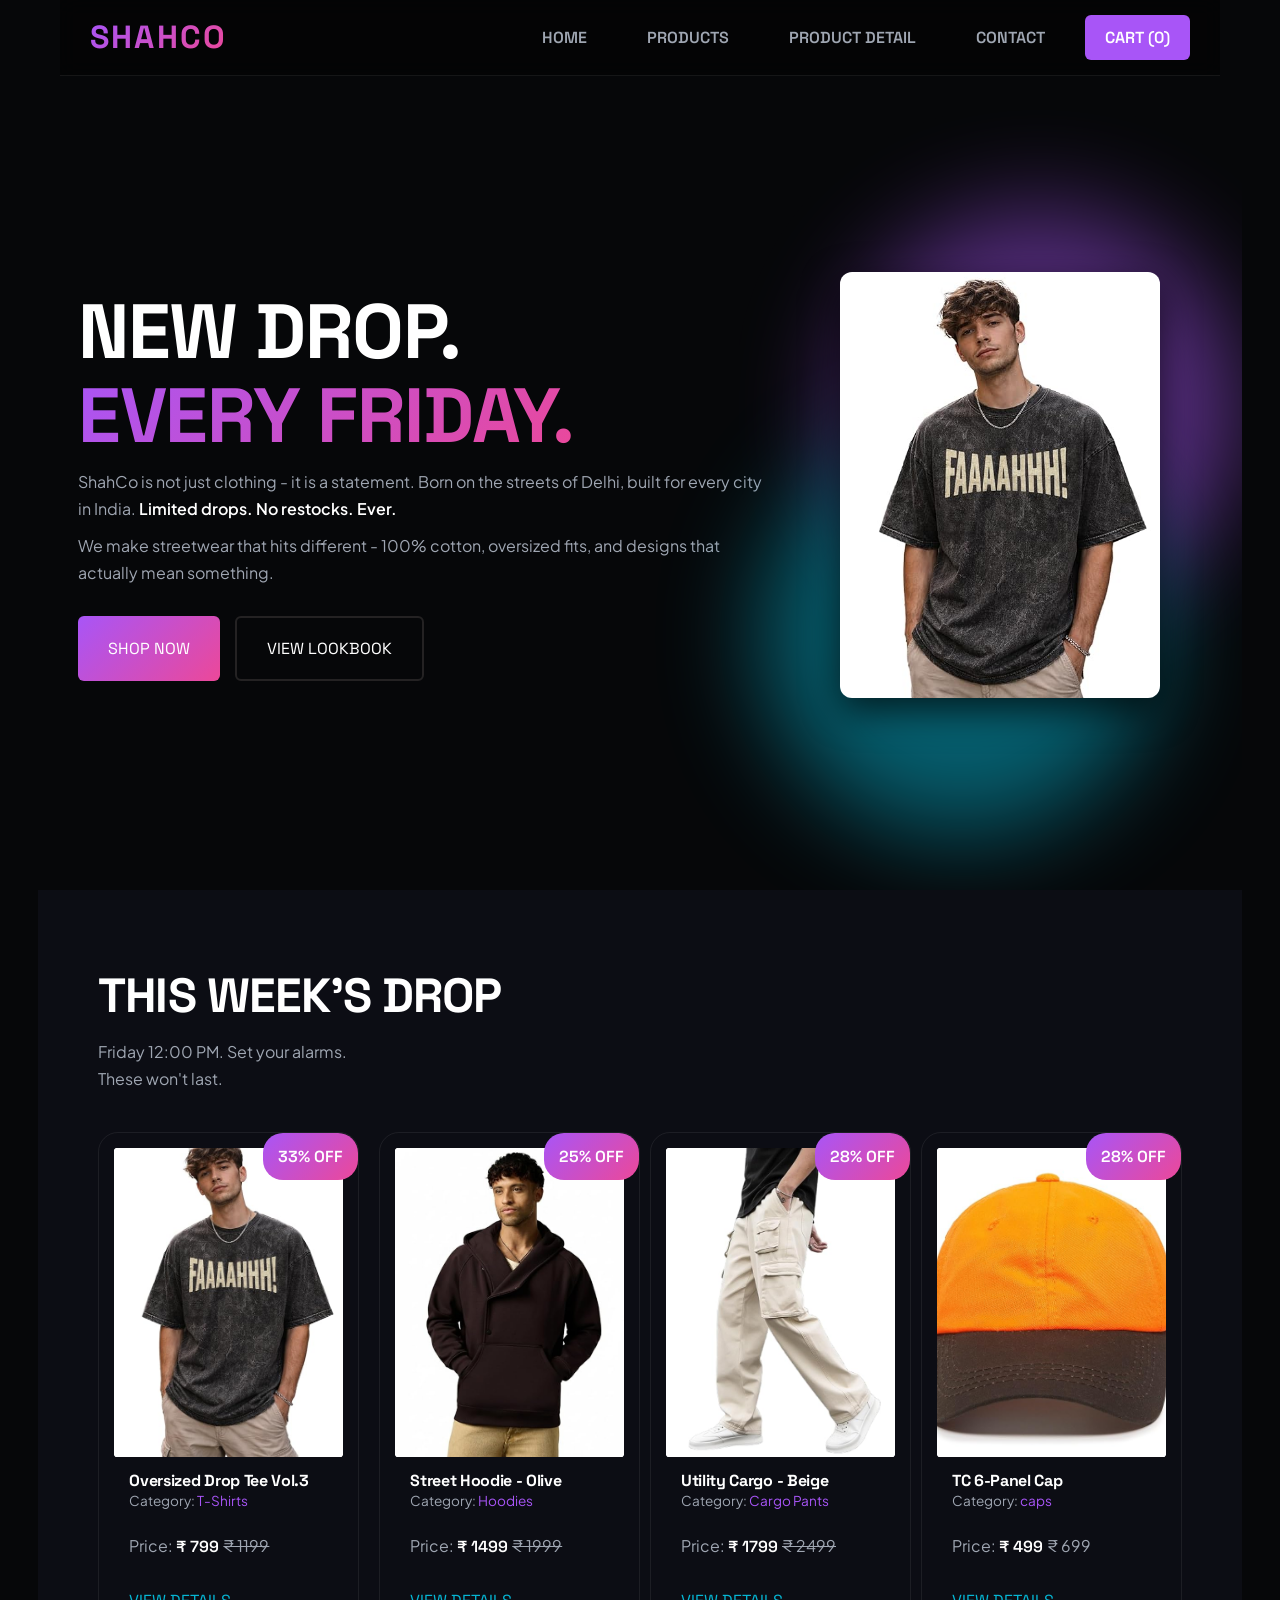
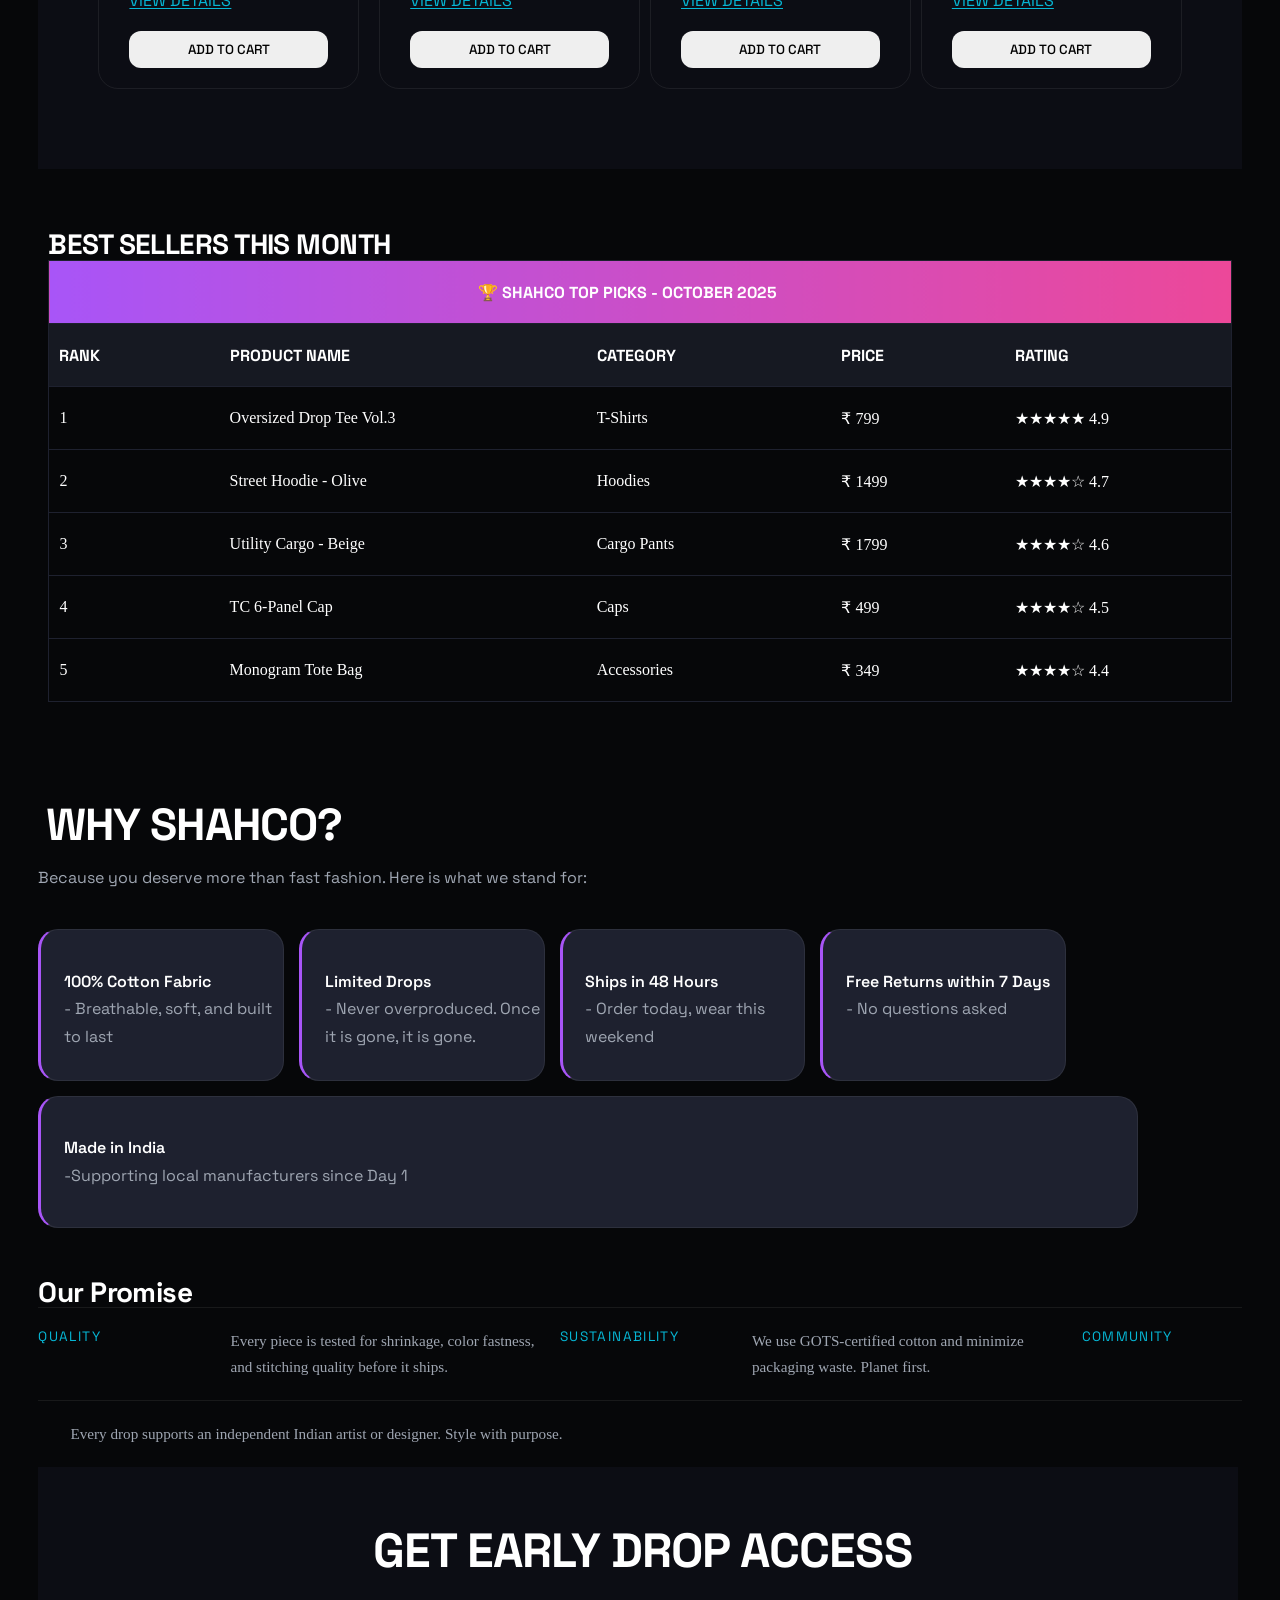
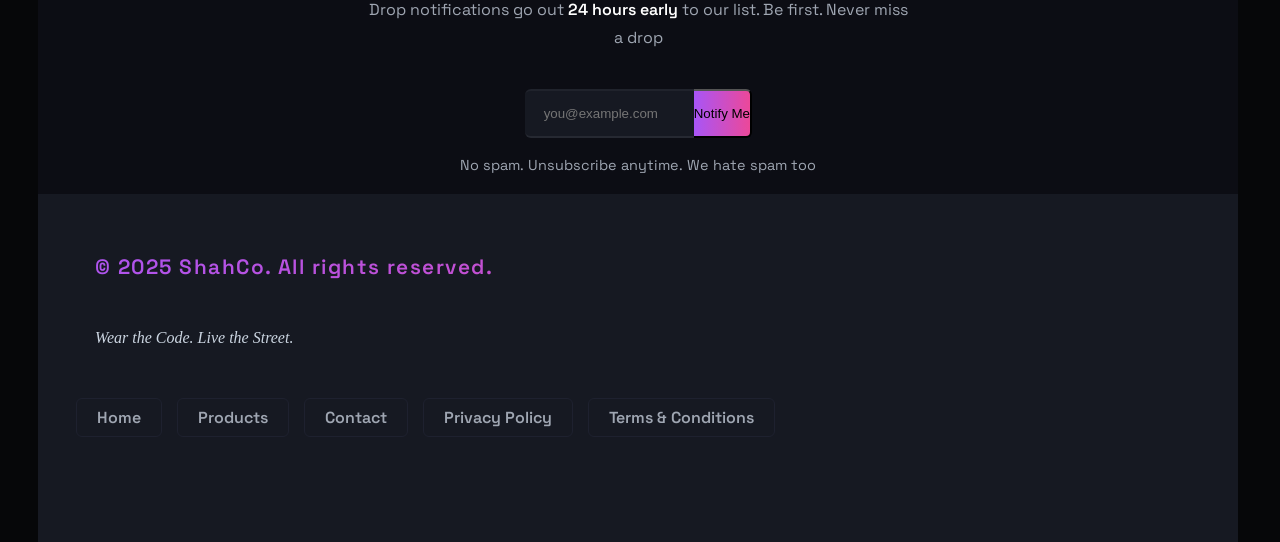
==== commit d3ab9b9f: "Add files via upload" ====
--- a/index.html
+++ b/index.html
@@ -20,8 +20,8 @@
 <body>
     <header>
         <h1>ShahCo</h1>
-         <!-- <p><em>Wear the Code. Live the Street.</em></p> -->
-    
+        <!-- <p><em>Wear the Code. Live the Street.</em></p> -->
+
         <nav>
             <ul>
                 <li><a href="index.html">Home</a></li>
@@ -42,94 +42,94 @@
             <div class="left-hero">
                 <h2>New Drop. <br>
                     <span id="gradient-text">Every Friday.</span>
-                    </h2>
+                </h2>
                 <p>ShahCo is not just clothing - it is a statement. Born on the
-                    <br> streets of Delhi, built for every city
-                    in India. <strong>Limited drops. <br> No restocks. Ever.</strong> </p>
-                <p>We make streetwear that hits different - 100% cotton,<br> oversized fits, and designs that actually mean
+                     streets of Delhi, built for every city
+                    in India. <strong>Limited drops.  No restocks. Ever.</strong>
+                </p>
+                <p>We make streetwear that hits different - 100% cotton, oversized fits, and designs that actually
+                    mean
                     something.</p>
-                    <div id="cta">
-                        <a href="" class="btn1">Shop Now </a>
-                <a href="" class="btn2"> View Lookbook</a>
-                    </div>
-                
+                <div id="cta">
+                    <a href="" class="btn1">Shop Now </a>
+                    <a href="" class="btn2"> View Lookbook</a>
+                </div>
+
             </div>
             <div class="right-hero">
-                
-                      <div class="glow orb1"></div>
+
+                <div class="glow orb1"></div>
                 <div class="glow orb2"></div>
-              
-              
-                <img src="Images/product 1.jpg" alt="">
-            </div>
-        </section>
-        <section>
-
-        </section>
+
+                <div class="right-hero-image">
+                    <img src="Images/product 1.jpg" alt="">
+                </div>
+
+            </div>
+        </section>
+
         <section id="week-drop">
             <h2>This Week's Drop</h2>
-            <p>Friday 12:00 PM. Set your alarms. These won't last.
-  <div class="cards">
-              <article>
-                <figure>
-                    <img src="Images/product 1.jpg"  alt="">
-                    <figcaption>Oversized Drop Tee Vol.3</figcaption>
-                </figure>
-                <h3>Oversized Drop Tee Vol.3</h3>
-                <p>Category: <span>T-Shirts</span></p>
-                <p>Price: <strong> &#8377; 799 </strong> <del>&#8377; 1199</del> </p>
-                <p> <mark>33% OFF</mark> </p>
-                <a href="">View Details</a> <button> Add to Cart</button>
-            </article>
-            </p>
-          
-            <article>
-                <figure>
-                    <img src="Images/product 2.jpg"  alt="">
-                    <figcaption>Street Hoodie - Olive</figcaption>
-                </figure>
-                <h3>Street Hoodie - Olive</h3>
-                <p>Category: <span>Hoodies</span> </p>
-                <p>Price: <strong> &#8377; 1499 </strong> <del>&#8377; 1999</del> </p>
-                <p> <mark>25% OFF</mark> </p>
-                <a href="">View Details</a> <button> Add to Cart</button>
-
-            </article>
-
-            <article>
-                <figure>
-                    <img src="Images/product 3.jpg"  alt="">
-                    <figcaption>Utility Cargo - Beige</figcaption>
-                </figure>
-                <h3>Utility Cargo - Beige</h3>
-                <p>Category: <span>Cargo Pants</span> </p>
-                <p>Price: <strong> &#8377; 1799 </strong> <del>&#8377; 2499</del> </p>
-                <p> <mark>28% OFF</mark> </p>
-                <a href="">View Details</a> <button> Add to Cart</button>
-
-            </article>
-
-            <article>
-                <figure>
-                    <img src="Images/product 4.jpg"  alt="">
-                    <figcaption>TC 6-Panel Cap</figcaption>
-                </figure>
-                <h3>TC 6-Panel Cap</h3>
-                
-                <p>Category: <span>caps</span> </p>
-               
-                <p>Price: <strong> &#8377; 499 </strong>
-                    <del8>&#8377; 699</del8>
+            <p>Friday 12:00 PM. Set your alarms. <br> These won't last.
+            <div class="cards">
+                <article>
+                    <figure>
+                        <img src="Images/product 1.jpg" alt="">
+                        <figcaption>Oversized Drop Tee Vol.3</figcaption>
+                    </figure>
+                    <h3>Oversized Drop Tee Vol.3</h3>
+                    <p>Category: <span>T-Shirts</span></p>
+                    <p>Price: <strong> &#8377; 799 </strong> <del>&#8377; 1199</del> </p>
+                    <p> <mark>33% OFF</mark> </p>
+                    <a href="">View Details</a> <button> Add to Cart</button>
+                </article>
                 </p>
-                <p> <mark>28% OFF</mark> </p>
-                <a href="">View Details</a> <button> Add to Cart</button>
-
-            </article>
-  </div>
-        </section>
-        <section>
-
-        </section>
+
+                <article>
+                    <figure>
+                        <img src="Images/product 2.jpg" alt="">
+                        <figcaption>Street Hoodie - Olive</figcaption>
+                    </figure>
+                    <h3>Street Hoodie - Olive</h3>
+                    <p>Category: <span>Hoodies</span> </p>
+                    <p>Price: <strong> &#8377; 1499 </strong> <del>&#8377; 1999</del> </p>
+                    <p> <mark>25% OFF</mark> </p>
+                    <a href="">View Details</a> <button> Add to Cart</button>
+
+                </article>
+
+                <article>
+                    <figure>
+                        <img src="Images/product 3.jpg" alt="">
+                        <figcaption>Utility Cargo - Beige</figcaption>
+                    </figure>
+                    <h3>Utility Cargo - Beige</h3>
+                    <p>Category: <span>Cargo Pants</span> </p>
+                    <p>Price: <strong> &#8377; 1799 </strong> <del>&#8377; 2499</del> </p>
+                    <p> <mark>28% OFF</mark> </p>
+                    <a href="">View Details</a> <button> Add to Cart</button>
+
+                </article>
+
+                <article>
+                    <figure>
+                        <img src="Images/product 4.jpg" alt="">
+                        <figcaption>TC 6-Panel Cap</figcaption>
+                    </figure>
+                    <h3>TC 6-Panel Cap</h3>
+
+                    <p>Category: <span>caps</span> </p>
+
+                    <p>Price: <strong> &#8377; 499 </strong>
+                        <del8>&#8377; 699</del8>
+                    </p>
+                    <p> <mark>28% OFF</mark> </p>
+                    <a href="">View Details</a> <button> Add to Cart</button>
+
+                </article>
+            </div>
+        </section>
+
 
         <section class="bstm">
             <table>
@@ -192,82 +192,91 @@
             <h2>Why ShahCo?</h2>
             <p>Because you deserve more than fast fashion. Here is what we stand for:</p>
             <div class="con-why">
-                <div class="item-why"> <p><strong>100% Cotton Fabric  </strong> <br>- Breathable, soft, and built  to last</p> </div>
-                <div class="item-why"> <p> <strong>Limited Drops  </strong> <br>- Never overproduced.  Once it is gone, it is gone.</p></div>
-                <div class="item-why"> <p><strong>Ships in 48 Hours  </strong> <br>- Order today, wear this  weekend</p> </div>
-                <div class="item-why"> <p ><strong>Free Returns within 7 Days  </strong> <br>- No questions asked
-                </p></div>
-                <div class="last-p"><p><strong>Made in India  </strong> <br>-Supporting local manufacturers since Day 1</p> </div>
-            </div>
-<section class="promises">
-  <h3>Our Promise</h3>
-
- <table >
-                <tr>
-                    <td> <p>Quality</p></td>
-                    <td> Every piece is tested for shrinkage, color fastness, and stitching quality before it ships.</td>
-                    <td> <p>Sustainability</p></td>
-                    <td> We use GOTS-certified cotton and minimize packaging waste. Planet first</td>
-                </tr>
-                <tr>
-                    <td> <p>Community</p></td>
-                    <td>Every drop supports an independent Indian artist or designer. Style with purpose</td>
-                    <td></td>
-                    <td></td>
-                </tr>
-            </table>
-</section>
-          
-
-           
-
-            
-
-        </section>
-
-       
+                <div class="item-why">
+                    <p><strong>100% Cotton Fabric </strong> <br>- Breathable, soft, and built to last</p>
+                </div>
+                <div class="item-why">
+                    <p> <strong>Limited Drops </strong> <br>- Never overproduced. Once it is gone, it is gone.</p>
+                </div>
+                <div class="item-why">
+                    <p><strong>Ships in 48 Hours </strong> <br>- Order today, wear this weekend</p>
+                </div>
+                <div class="item-why">
+                    <p><strong>Free Returns within 7 Days </strong> <br>- No questions asked
+                    </p>
+                </div>
+                <div class="last-p">
+                    <p><strong>Made in India </strong> <br>-Supporting local manufacturers since Day 1</p>
+                </div>
+            </div>
+            <section id="why-us" >
+                <h3>Our Promise</h3>
+
+                <table>
+                    <dl>
+                <dt>Quality</dt>
+                <dd>Every piece is tested for shrinkage, color fastness, and stitching quality before it ships.</dd>
+
+                <dt>Sustainability</dt>
+                <dd>We use GOTS-certified cotton and minimize packaging waste. Planet first.</dd>
+
+                <dt>Community</dt>
+                <dd>Every drop supports an independent Indian artist or designer. Style with purpose.</dd>
+            </dl>
+                    
+            </section>
+
+
+
+
+
+
+        </section>
+
+
 
     </main>
 
- <section>
-    <div class="notify">
-
-         <h2>Get Early Drop Access</h2>
-            <p>Drop notifications go out <strong>24 hours early </strong>to our list. Be first. Never miss <br> a drop</p>
+    <section>
+        <div class="notify">
+
+            <h2>Get Early Drop Access</h2>
+            <p>Drop notifications go out <strong>24 hours early </strong>to our list. Be first. Never miss <br> a drop
+            </p>
             <form action="">
                 <div class="btn3">
-                <input type="emai;" name="email" id="email" placeholder="you@example.com" >
-                <button>Notify Me</button>
-                </div>
-               
+                    <input type="emai;" name="email" id="email" placeholder="you@example.com">
+                    <button>Notify Me</button>
+                </div>
+
                 <label for="email"></label>
             </form>
             <br>
-           <small>No spam. Unsubscribe anytime. We hate spam too</small>
-    </div>
-           
-
- <footer>
-
-       <p>© 2025 ShahCo. All rights reserved.</p>
-        <p><em>Wear the Code. Live the Street.</em></p>
-
-        
-            <div class="card-container"  >
+            <small>No spam. Unsubscribe anytime. We hate spam too</small>
+        </div>
+
+
+        <footer>
+
+            <p>© 2025 ShahCo. All rights reserved.</p>
+            <p><em>Wear the Code. Live the Street.</em></p>
+
+
+            <div class="card-container">
                 <div class="card"><a href="index.html">Home</a></div>
                 <div class="card"><a href="products.html">Products</a></div>
                 <div class="card"><a href="contact.html">Contact</a></div>
                 <div class="card"><a href="#">Privacy Policy</a></div>
                 <div class="card"><a href="#">Terms &amp; Conditions</a></div>
             </div>
-    
-
-    </footer>
-
-        </section>
-
-
-   
+
+
+        </footer>
+
+    </section>
+
+
+
 
 </body>
 
--- a/style.css
+++ b/style.css
@@ -101,72 +101,75 @@
 
 body {
     background-color: var(--color-bg-base);
-    
-    
+    padding-left: clamp(20px, 3vw, 40px);
+    padding-right: clamp(20px, 3vw, 40px);
+    /* padding: 0 clamp( 20px ,3vw ,40px) 0 clamp( 20px ,3vw, 40px); */
+    opacity: 1;
+    overflow-x: hidden;
+    width: 100%;
 }
 
 header {
-    text-wrap: wrap;
-    flex-wrap: wrap;
     position: fixed;
-    /* background-color: rgba(255, 255, 255, 0.07); */
-
+    background-color: rgba(4, 4, 4, 0.604);
     backdrop-filter: blur(10px);
     -webkit-backdrop-filter: blur(10px);
     display: flex;
     left: 60px;
     right: 60px;
-    color: white;
+    border-bottom: 1px solid var(--color-border);
     justify-content: space-between;
     align-items: center;
-    padding: 15px 0px;
+
+    padding: 20px 30px;
     text-transform: uppercase;
     z-index: 10;
-    top: 0;
-/* margin: auto; */
-
 
 }
 
 header nav ul {
     display: flex;
-    gap: 8px;
-
+    gap: 20px;
+    flex-wrap: wrap;
+    justify-content: center;
 
 }
 
 header h1 {
-    text-wrap: wrap;
+
     font-size: 2rem;
     letter-spacing: 0.07em;
     background: var(--gradient-accent);
     background-clip: text;
+    -webkit-background-clip: text;
     color: transparent;
     -webkit-text-fill-color: transparent;
+
 }
 
 a {
     text-decoration: none;
     color: #060709;
-}        
+}
 
 header nav a {
-    display: inline-block;
-    font-family: var(--font-display);
-    color: var(--color-text-muted);
-    padding: 8px 20px;
+    /* display: inline-block; */
+    font-family: var(--font-display);
+    color: var(--color-text-muted);
+    padding: 12px 20px;
     border-radius: var(--radius-sm);
     font-weight: 600;
-    text-wrap: wrap;
+    text-wrap: nowrap;
 }
 
 header nav a:hover {
-    background-color: rgba(215, 212, 212, 0.705);
+    background-color: rgba(32, 31, 31, 0.605);
     color: var(--white);
 }
 
 header nav li:last-child a {
     background-color: var(--color-primary);
+    color: var(--white);
 }
 
 header nav li:last-child a:hover {
@@ -174,35 +177,36 @@
 }
 
 main {
-    margin:auto ;
-     /* padding-top:85px; */
+    /* margin:auto ; */
+    padding-top: 80px;
 
 }
 
 #hero {
-
-    height: 40vw;
-    display: flex ;
-   position: relative;
+    overflow: hidden;
+    min-height: 90vh;
+    display: flex;
     justify-content: space-between;
     align-items: center;
-    padding: 20px;
-    margin-top: 37vh ;
-   
+    justify-content: center;
+    padding: 50px 40px;
+    gap: 30px;
+    width: 100%;
+
 }
 
 .left-hero {
     display: flex;
     flex-direction: column;
     gap: 10px;
-    max-width: 500px;
-    text-wrap: wrap;
-
-    
+    max-width: 690px;
+
+
 }
 
 .left-hero h2 {
-    font-size: 4rem;
+    /* font-size: 4rem; */
+    font-size: clamp(2rem, 6vw, 5rem);
     text-transform: uppercase;
 }
 
@@ -213,6 +217,13 @@
     -webkit-text-fill-color: transparent;
 }
 
+#hero p {
+    /* font-size: 1.4rem; */
+    font-size: clamp(1rem, 1vw, 1.8rem);
+    font-family: var(--font-body);
+
+}
+
 #cta {
     gap: 15px;
     display: flex;
@@ -235,13 +246,13 @@
     display: flex;
     align-items: center;
     justify-content: center;
-  
+
 }
 
 .btn1:hover {
     background-color: rgb(198, 14, 201);
     box-shadow: 0 8px 20px var(--color-primary);
-      transform: translateY(-3px);
+    transform: translateY(-3px);
 }
 
 .btn2 {
@@ -250,43 +261,53 @@
 }
 
 .right-hero {
-    display: flex;
-   /* width: 30vw;
-   height: 20vh; */
-margin: auto;
-    /* flex-wrap: nowrap; */
-    /* flex: 1 1 260px; */
+    flex: 1;
+    display: flex;
     justify-content: center;
     align-items: center;
-    
-
-    
-}
-
-.right-hero img {
-    display: inline-block;
-    position: absolute;
-    /* margin-left: 20vw; */
-    
+    height: 500px;
+    /* height: auto; */
+    min-width: 220px;
+    position: relative;
+    object-fit: cover;
+
+
+}
+
+.right-hero-image {
+    aspect-ratio: 3/4;
+    max-width: 320px;
+    height: auto;
+    object-fit: cover;
+    border-radius: var(--radius-md);
     z-index: 1;
-    height: 300px;
-    width: 220px;
-    object-fit: cover;
-    border-radius: var(--radius-lg);
     box-shadow: var(--shadow-md);
-
-animation: figure-animate 3s infinite alternate;
-
-
-}
-@keyframes figure-animate{
-    0%{
-transform: translateY(0);
-    }
-    100%{
-transform: translateY(-30px);
-    }
-}
+    overflow: hidden;
+
+    animation: figure-animate 3s infinite alternate;
+
+
+}
+
+.right-hero-image img {
+
+    max-width: 100%;
+    height: auto;
+    display: block;
+
+
+}
+
+@keyframes figure-animate {
+    0% {
+        transform: translateY(0);
+    }
+
+    100% {
+        transform: translateY(-20px);
+    }
+}
+
 .right-hero img:hover {
     box-shadow: 0 10px 10px var(--color-secondary-glow);
     border: 1px solid var(--color-primary);
@@ -294,46 +315,44 @@
 
 
 
-body {
-    padding: 20px 0px 0px 80px;
-
-}
+
 
 .glow {
-    /* margin: auto; */
-    display: inline-block;
-    width: 280px;
-    height: 280px;
+    width: 400px;
+    height: 400px;
     border-radius: 50%;
-    position:relative;
+    position: absolute;
     filter: blur(50px);
-    /* opacity: .5; */
-    animation: orb-animate  4s 1s infinite alternate;
-}
-@keyframes orb-animate{
-0%{
-    opacity: 0.3;
-}
-100%{
-    opacity: .9;
-}
-}
+    opacity: .5;
+    animation: orb-animate 4s 1s infinite alternate;
+}
+
+@keyframes orb-animate {
+    0% {
+        opacity: 0.3;
+    }
+
+    100% {
+        opacity: .9;
+    }
+}
+
 .orb1 {
-  bottom: 25%;
-    left: 5%;
+    bottom: 25%;
+    left: 10%;
     background-color: var(--color-primary);
 }
 
 .orb2 {
-     top: 45%;
-    right: 15%;
+    top: 40%;
+    right: 10%;
     background-color: var(--color-accent);
 }
 
 #week-drop {
-  
-    margin-top: 6cm;
-    text-wrap: wrap ;
+
+    /* margin-top: 6cm; */
+    text-wrap: nowrap;
     background-color: #0c0d14;
     padding: 80px 60px;
 }
@@ -345,20 +364,22 @@
 #week-drop>p {
     margin: 15px 0;
     font-family: var(--font-body);
+
 }
 
 .cards {
     display: flex;
 
-    flex-wrap:wrap ;
-    flex-direction: row;
+    flex-wrap: wrap;
+    /* flex-direction: row; */
     gap: 10px;
     margin-top: 40px;
-   
-
-}
-
-.cards article,.grid article{
+
+
+}
+
+.cards article,
+.grid article {
     flex-wrap: wrap;
     flex: 1 1 260px;
     display: flex;
@@ -368,7 +389,7 @@
     /* overflow: hidden; */
     padding: 10px;
     border: 1px solid var(--color-border);
-     flex-shrink: 1;
+    flex-shrink: 1;
     flex-basis: 0;
 }
 
@@ -391,13 +412,14 @@
     width: 100%;
     height: 100%;
     object-fit: cover;
-transition: all 1s linear 0s;
-}
+    transition: all 1s linear 0s;
+}
+
 
 article {
 
     position: relative;
-  transition: all .4s linear 0s;
+    transition: all .4s linear 0s;
 }
 
 article:hover {
@@ -405,9 +427,11 @@
     box-shadow: 0 10px 10px var(--color-secondary-glow);
     transform: translateY(-10px);
 }
-article:hover > figure img {
+
+article:hover>figure img {
     transform: scale(1.08);
 }
+
 .cards article h3 {
     padding: 10px 20px 0;
     font-size: 1rem;
@@ -480,78 +504,106 @@
     cursor: pointer;
 }
 
-
-.bstm table {
-    width: 90vw;
-    height: 40vh;
-   
-    
-}
-.bstm table h3{
+.bstm {
+    display: flex;
+    flex-direction: column;
+    flex-wrap: nowrap;
+    text-wrap: nowrap;
+    padding: 60px 10px;
+
+    /* width: 100vw; */
+}
+
+.bstm table  {
+
+    /* width: 4fr; */
+    height: 45vh;
+    width: 100%;
+    flex-wrap: nowrap;
+    text-wrap: nowrap;
+
+
+}
+
+
+.bstm table h3 {
     text-transform: capitalize;
     font-family: var(--font-display);
 }
 
-.bstm table tr:first-of-type th:first-child {
+.bstm table  tr:first-of-type th:first-child {
 
     color: var(--white);
     background: linear-gradient(to right, #a855f7, #ec4899);
     border: none;
     text-align: center;
 }
-.bstm table tr th {
+
+.bstm table tr th,#size-chart table tr th {
     text-align: start;
     text-transform: uppercase;
     font-family: var(--font-display);
-}
-
-.bstm table tr {
+    padding-left: 10px;
+    padding-right: 35px;
+}
+
+.bstm table tr,#size-chart table tr {
     color: var(--white);
     border: 1px solid var(--color-surface-muted);
-     
-}
-
-.bstm  table td {
+    padding-left: 10px;
+    height: 7vh;
+    ;
+}
+
+.bstm table td,#size-chart table td {
     border: none;
-
-}
-
-.bstm table tr:nth-of-type(2) th {
+    padding-left: 10px;
+    padding-right: 10px;
+
+}
+
+.bstm table  tr:nth-of-type(2) th {
     border: none;
     background-color: var(--color-bg-footer);
 }
-.bstm table tr:hover{
+
+.bstm table tr:hover,#size-chart table tr:hover {
     background-color: var(--color-surface-muted);
 }
-.bstm table tr:hover  td:first-of-type{
-color: var(--color-secondary);
-}
-
-.why h2{
+
+.bstm table tr:hover td:first-of-type {
+    color: var(--color-secondary);
+}
+
+.why h2 {
     font-family: var(--font-display);
     text-transform: uppercase;
     font-size: 2.8rem;
     padding: 1cm 0cm .4cm .2cm;
 
 }
-.why p:first-of-type{
+
+.why p:first-of-type {
     font-family: var(--font-display);
     padding-bottom: 1cm;
 }
-.con-why{
-border: 3px red;
-
-display: flex;
-flex-direction: row;
-flex-wrap: wrap;
-text-wrap: wrap;
-
-align-items: center;
- font-family: var(--font-display);
+
+.con-why {
+
+    border: 3px red;
+
+    display: flex;
+    flex-direction: row;
+    flex-wrap: wrap;
+    text-wrap: wrap;
+
+    align-items: center;
+    font-family: var(--font-display);
     border-radius: var(--radius-sm);
     gap: 15px;
 }
-.item-why{
+
+.item-why {
 
     padding-top: 1cm;
     padding-left: .6cm;
@@ -559,125 +611,139 @@
     border: 1px solid var(--color-border);
     border-radius: var(--radius-lg);
     background-color: var(--color-surface-muted);
-    height: 3.5cm;
+    height: 4cm;
     width: 6.5cm;
     text-wrap: wrap;
     border-left: 3px solid var(--color-primary);
     color: var(--color-text-muted);
 }
 
-.last-p{
-    display: flex;
-width: 81vw;
-height: 3.2cm;
-padding-left: .6cm;
+.last-p {
+    display: flex;
+    /* width: 81vw; */
+    width: clamp(260px, 100vw, 1100px);
+    height: auto;
+    padding-left: .6cm;
     text-wrap: wrap;
-     padding-top: 1cm;
+    padding-top: 1cm;
     text-align: start;
     border: 1px solid var(--color-border);
     border-radius: var(--radius-lg);
     background-color: var(--color-surface-muted);
-  
-     border-left: 3px solid var(--color-primary);
-    color: var(--color-text-muted);
-}
-.item-why:hover{
+
+    border-left: 3px solid var(--color-primary);
+    color: var(--color-text-muted);
+}
+
+.item-why:hover {
     border-left: 3px solid var(--color-secondary);
 }
-.last-p:hover{
+
+.last-p:hover {
     border-left: 3px solid var(--color-secondary);
 }
-.promises h3{
+
+#why-us h3 {
     padding-top: 1.3cm;
 }
-.promises table {
-    width: 80vw;
-    display: flex;
-text-wrap: wrap;
+
+#why-us dl {
+    display: flex;
     flex-wrap: wrap;
-   border: none;
-    color: var(--color-text-muted);
-    font-family: var(--font-display);
-
-}
-.promises td{
-    border: none;
-}
-.promises table p{
-    font-family: var(--font-display);
+}
+
+#why-us dt {
+    flex: 0 0 160px;
+    font-family: var(--font-display);
+    font-size: 0.85rem;
+    letter-spacing: 0.1em;
+    text-transform: uppercase;
     color: var(--color-accent);
-    text-transform: uppercase;
-    text-align: start;
-    padding-top: .5cm;
-    padding-right: 1cm;
-}
-.promises table tr{
-     border-color: var(--color-border);
-     border-left: none;
-     border-right: none;
-}
-
-.notify{
+    padding: 20px 0;
+    border-top: 1px solid var(--color-border);
+}
+
+#why-us dd {
+    flex: 1 1 300px;
+    font-size: 0.95rem;
+    color: var(--color-text-muted);
+    padding: 20px 0 20px 32px;
+    border-top: 1px solid var(--color-border);
+    line-height: 1.7;
+}
+
+.notify {
+    padding: 20px;
     text-wrap: wrap;
-flex-wrap: wrap;
+    flex-wrap: wrap;
     background-color: var(--color-bg-section);
-    height: 75vh;
-    width: 90vw;
+    height: auto;
+    /* width: 90vw; */
+    width: clamp(260px, 100vw, 1200px);
     text-align: center;
-justify-content: center;
-align-content: center;
-}
-.notify h2{
+    justify-content: center;
+    align-content: center;
+}
+
+.notify h2 {
     text-transform: uppercase;
     font-size: 3rem;
     padding-bottom: .5cm;
     text-wrap: wrap;
 }
-.notify p{
+
+.notify p {
     font-family: var(--font-display);
     padding-bottom: 1cm;
     text-wrap: wrap;
 }
-.notify input{
+
+.notify input {
     text-wrap: wrap;
     /* flex-wrap: nowrap; */
-    background-color:var(--color-bg-footer) ;
+    background-color: var(--color-bg-footer);
     border-color: var(--color-border);
-    width: 35vw;
+    /* width: 35vw; */
     height: 1.3cm;
     border-radius: var(--radius-sm);
     border-right: none;
     border-left: none;
-     border-top-right-radius: 0;
+    border-top-right-radius: 0;
     border-bottom-right-radius: 0;
     color: white;
 }
-.notify input:focus{
-     padding-left: .5cm;
-
-}
-.notify button{
-    
+
+.notify input:focus {
+    padding-left: .5cm;
+
+}
+
+.notify button {
+
     text-wrap: wrap;
     /* flex-wrap: nowrap; */
-    background:linear-gradient(to right,var(--color-primary),var(--color-secondary));
+    background: linear-gradient(to right, var(--color-primary), var(--color-secondary));
     height: 1.3cm;
-    width: 11vw;
+    /* width: 11vw; */
     border-radius: var(--radius-sm);
     border-left: none;
-   border-top-left-radius: 0;
-   border-bottom-left-radius: 0;
-}
-.notify input::placeholder{
+
+    border-top-left-radius: 0;
+    border-bottom-left-radius: 0;
+}
+
+.notify input::placeholder {
     text-wrap: wrap;
     padding-left: .5cm;
     /* font-size: 1.1rem; */
 }
-.notify small{
+
+.notify small {
     font-family: var(--font-display);
     font-size: .9rem;
 }
-.btn3{
+
+.btn3 {
     display: flex;
     flex-wrap: wrap;
     overflow: hidden;
@@ -685,7 +751,7 @@
     /* border: 1px solid var(--color-border); */
     border: none;
     justify-content: center;
-    
+
 }
 
 
@@ -693,13 +759,12 @@
 
 
 footer {
-  
-width: 100%;
+
+    /* width: 100%; */
     background-color: var(--color-bg-footer);
-   padding-bottom: 2cm;
-    margin: auto;
-    /* margin: 2cm 2cm 2cm 2cm; */
-    
+    padding-bottom: 2cm;
+
+    width: clamp(260px, 100vw, 1200px);
 
 }
 
@@ -726,50 +791,50 @@
     color: #060709;
 }
 
-.card-container  a {
-     
-    
-    
+.card-container a {
+
+
+
     font-display: block;
     font-family: var(--font-display);
-    
+
     padding: 8px 20px;
     border-radius: var(--radius-sm);
     justify-content: start;
     border: 1.5px solid var(--color-surface-muted);
     color: var(--color-text-muted);
-    text-wrap:nowrap;
-
-}
-
- 
+    text-wrap: nowrap;
+
+}
+
+
 
 .card-container {
-border: 3px red;
-
-display: flex;
-flex-direction: row;
-flex-wrap: wrap;
-
-align-items: center;
- font-family: var(--font-display);
+    border: 3px red;
+
+    display: flex;
+    flex-direction: row;
+    flex-wrap: wrap;
+
+    align-items: center;
+    font-family: var(--font-display);
     border-radius: var(--radius-sm);
-  
+
     font-weight: 600;
-gap: 15px;
-padding: 1.5cm 1cm 1cm 1cm;
+    gap: 15px;
+    padding: 1.5cm 1cm 1cm 1cm;
 
 }
 
 .card {
 
-   
-   text-wrap: wrap;
-
-  
-}
-
-.card-container  a:hover {
+
+    text-wrap: wrap;
+
+
+}
+
+.card-container a:hover {
     border-color: var(--color-primary);
 }
 
@@ -781,7 +846,7 @@
 #social {
     margin-left: 1.5cm;
     color: var(--color-text-muted);
-} 
+}
 
 
 
@@ -811,19 +876,22 @@
 
 
 
-#catalogue{
-padding: 120px 48px;
-}
-#catalogue h2{
+#catalogue {
+    padding: 120px 48px;
+}
+
+#catalogue h2 {
     text-transform: uppercase;
     font-size: 4rem;
     padding-bottom: 20px;
 }
-#catalogue p{
-font-family: var(--font-body);
-font-size: .9rem;
-}
-#product-layout{
+
+#catalogue p {
+    font-family: var(--font-body);
+    font-size: .9rem;
+}
+
+#product-layout {
     display: grid;
     grid-template-columns: 280px 1fr;
     background-color: var(--color-bg-section);
@@ -833,7 +901,7 @@
     align-items: start;
 }
 
-#sidebar{
+#sidebar {
     background-color: #171822;
     border-radius: var(--radius-md);
     padding: 20px;
@@ -841,7 +909,8 @@
     top: 100px;
     height: auto;
 }
-#sidebar h2{
+
+#sidebar h2 {
     text-transform: uppercase;
     color: var(--color-primary);
     font-size: 1.3rem;
@@ -849,129 +918,153 @@
     padding-bottom: 10px;
 
 }
-#sidebar hr{
+
+#sidebar hr {
     opacity: .1;
     height: .5px;
 }
-#sidebar h3{
+
+#sidebar h3 {
     text-transform: uppercase;
     padding-top: 30px;
     padding-bottom: 20px;
     font-size: 1rem;
     letter-spacing: .08em;
-    
-}
-#sidebar ul{
+
+}
+
+#sidebar ul {
     display: flex;
     flex-direction: column;
     gap: 10px;
     color: var(--color-text-muted);
     font-family: var(--font-body);
 }
-#sidebar li{
+
+#sidebar li {
     display: flex;
     gap: 10px;
-   cursor: pointer;  
-}
+    cursor: pointer;
+}
+
 #sidebar input[type="checkbox"] {
     accent-color: var(--color-primary);
- width: 18px;
- height: 18px;
- cursor: pointer;
-}
-#sidebar label{
+    width: 18px;
+    height: 18px;
     cursor: pointer;
-     color: var(--color-text-muted);
+}
+
+#sidebar label {
+    cursor: pointer;
+    color: var(--color-text-muted);
     font-family: var(--font-body);
 }
-#sidebar input[type="number"]{
+
+#sidebar input[type="number"] {
     width: 100%;
-margin: 10px 0;
-padding: 10px;
-background-color: rgba(0, 0, 0, 0.5);
-border: 1px solid var(--color-border);
-border-radius: var(--radius-sm);
-outline: none;
-color: white;
-font-size: 1rem;
-}
-#sidebar input[type="number"]:focus{
+    margin: 10px 0;
+    padding: 10px;
+    background-color: rgba(0, 0, 0, 0.5);
+    border: 1px solid var(--color-border);
+    border-radius: var(--radius-sm);
+    outline: none;
+    color: white;
+    font-size: 1rem;
+}
+
+#sidebar input[type="number"]:focus {
     border-color: var(--color-primary);
 }
-#sidebar select{
+
+#sidebar select {
     width: 100%;
-margin: 10px 0;
-padding: 10px;
-background-color: rgba(0, 0, 0, 0.5);
-border: 1px solid var(--color-border);
-border-radius: var(--radius-sm);
-outline: none;
-color: white;
-font-size: 1rem;
-}
-#sidebar button{
- width: 100%;
-margin: 10px 0;
-padding:8px 10px;
-border: 1px solid var(--color-border);
-font-family: var(--font-display);
-text-transform: uppercase;
-font-size: 1.3rem;
-border-radius: var(--radius-sm);
-font-weight: 600;
-cursor: pointer;
-}
-#sidebar button:nth-of-type(2){
+    margin: 10px 0;
+    padding: 10px;
+    background-color: rgba(0, 0, 0, 0.5);
+    border: 1px solid var(--color-border);
+    border-radius: var(--radius-sm);
+    outline: none;
+    color: white;
+    font-size: 1rem;
+}
+
+#sidebar button {
+    width: 100%;
+    margin: 10px 0;
+    padding: 8px 10px;
+    border: 1px solid var(--color-border);
+    font-family: var(--font-display);
+    text-transform: uppercase;
+    font-size: 1.3rem;
+    border-radius: var(--radius-sm);
+    font-weight: 600;
+    cursor: pointer;
+}
+
+#sidebar button:nth-of-type(2) {
     background-color: transparent;
     color: var(--color-text-muted);
 }
-#products h2{
-    font-family:  var(--font-body);
-    text-transform: uppercase;
-    color: var(--color-text-muted);
-font-size: 1.5rem;
-padding-bottom: 20px;
-
-}
-.grid{
-    
+
+#products h2 {
+    font-family: var(--font-body);
+    text-transform: uppercase;
+    color: var(--color-text-muted);
+    font-size: 1.5rem;
+    padding-bottom: 20px;
+
+}
+
+.grid {
+
     display: grid;
-    grid-template-columns: repeat(auto-fit ,minmax(240px,1fr));
+    grid-template-columns: repeat(auto-fit, minmax(240px, 1fr));
     gap: 20px;
 }
-.cbs p{
+
+.cbs p {
     font-size: 1rem;
     font-family: var(--font-body);
-margin-bottom: 10px;
-}
-.cbs td{
+    margin-bottom: 10px;
+}
+
+.cbs td {
     background-color: black;
     text-align: center;
     text-transform: uppercase;
     font-family: var(--font-body);
     font-weight: 600;
 }
-.cbs table{
+
+.cbs table {
     margin-bottom: 30px;
 }
-.cbs table tr th , .cbs table tr td{
+
+.cbs table tr th,
+.cbs table tr td {
     border: none;
 }
-.cbs table tr:nth-of-type(2) th{
+
+.cbs table tr:nth-of-type(2) th {
     color: var(--white);
 }
-.cbs table th{
-    background-color:var(--color-bg-footer);;
-    
-}
-.cbs table tr:hover  TD:first-of-type{
-color: var(--white);
-}
-.cbs tr:hover td{
-   background-color: var(--color-surface-muted);
-}
-.cbs table tr th{
-color: var(--color-accent);
+
+.cbs table th {
+    background-color: var(--color-bg-footer);
+    ;
+
+}
+
+.cbs table tr:hover TD:first-of-type {
+    color: var(--white);
+}
+
+.cbs tr:hover td {
+    background-color: var(--color-surface-muted);
+}
+
+.cbs table tr th {
+    color: var(--color-accent);
 }
 
 
@@ -1004,64 +1097,64 @@
 
 
 #contact-header {
-  background: var(--color-bg-base);
-  color: var(--white);
-  padding: clamp(60px, 10vh, 100px) clamp(16px, 4vw, 48px);
-  padding-top: calc(72px + clamp(60px, 10vh, 100px));
+    background: var(--color-bg-base);
+    color: var(--white);
+    padding: clamp(60px, 4vh, 100px) clamp(16px, 4vw, 48px);
+    padding-top: calc(72px + clamp(60px, 10vh, 100px));
 }
 
 #contact-header h2 {
-  font-size: clamp(2.5rem, 6vw, 4.5rem);
+    font-size: clamp(2.5rem, 6vw, 4.5rem);
 }
 
 .contact-layout {
-  display: flex;
-  gap: 48px;
-  padding: 48px clamp(16px, 4vw, 48px);
-  align-items: flex-start;
-  background: var(--color-bg-section);
+    display: flex;
+    gap: 48px;
+    padding: 48px clamp(16px, 4vw, 48px);
+    align-items: flex-start;
+    background: var(--color-bg-section);
 }
 
 #contact-form {
-  flex: 1;
+    flex: 1;
 }
 
 #contact-form h2 {
-  font-size: 1.5rem;
-  margin-bottom: 28px;
-  text-transform: uppercase;
+    font-size: 1.5rem;
+    margin-bottom: 28px;
+    text-transform: uppercase;
 }
 
 #contact-form fieldset {
-  border: 1px solid var(--color-border);
-  background: var(--color-surface);
-  border-radius: var(--radius-md);
-  padding: 32px;
-  margin-bottom: 24px;
-  box-shadow: var(--shadow-sm);
+    border: 1px solid var(--color-border);
+    background: var(--color-surface);
+    border-radius: var(--radius-md);
+    padding: 32px;
+    margin-bottom: 24px;
+    box-shadow: var(--shadow-sm);
 }
 
 #contact-form legend {
-  font-family: var(--font-display);
-  font-size: 0.78rem;
-  letter-spacing: 0.15em;
-  text-transform: uppercase;
-  color: var(--color-primary);
-  margin-bottom: 20px;
-  padding: 0 0 10px;
-  border-bottom: 1px solid var(--color-border);
-  width: 100%;
-  font-weight: 700;
+    font-family: var(--font-display);
+    font-size: 0.78rem;
+    letter-spacing: 0.15em;
+    text-transform: uppercase;
+    color: var(--color-primary);
+    margin-bottom: 20px;
+    padding: 0 0 10px;
+    border-bottom: 1px solid var(--color-border);
+    width: 100%;
+    font-weight: 700;
 }
 
 #contact-form label {
-  display: block;
-  font-family: var(--font-display);
-  font-size: 0.75rem;
-  letter-spacing: 0.1em;
-  text-transform: uppercase;
-  color: var(--white);
-  margin-bottom: 8px;
+    display: block;
+    font-family: var(--font-display);
+    font-size: 0.75rem;
+    letter-spacing: 0.1em;
+    text-transform: uppercase;
+    color: var(--white);
+    margin-bottom: 8px;
 }
 
 #contact-form input[type="text"],
@@ -1069,160 +1162,160 @@
 #contact-form input[type="tel"],
 #contact-form select,
 #contact-form textarea {
-  width: 100%;
-  padding: 12px 16px;
-  background: rgba(0, 0, 0, 0.25);
-  border: 1px solid var(--color-border);
-  border-radius: var(--radius-sm);
-  font-family: var(--font-body);
-  font-size: 0.95rem;
-  color: var(--white);
-  outline: none;
-  margin-bottom: 16px;
+    width: 100%;
+    padding: 12px 16px;
+    background: rgba(0, 0, 0, 0.25);
+    border: 1px solid var(--color-border);
+    border-radius: var(--radius-sm);
+    font-family: var(--font-body);
+    font-size: 0.95rem;
+    color: var(--white);
+    outline: none;
+    margin-bottom: 16px;
 }
 
 #contact-form input:focus,
 #contact-form select:focus,
 #contact-form textarea:focus {
-  border-color: var(--color-primary);
+    border-color: var(--color-primary);
 }
 
 #contact-form small {
-  display: block;
-  margin-top: -12px;
-  margin-bottom: 20px;
-  font-size: 0.78rem;
-  color: var(--color-text-muted);
+    display: block;
+    margin-top: -12px;
+    margin-bottom: 20px;
+    font-size: 0.78rem;
+    color: var(--color-text-muted);
 }
 
 #contact-form select {
-  appearance: none;
-  background-image: url("data:image/svg+xml,%3Csvg xmlns='http://www.w3.org/2000/svg' width='12' height='8' viewBox='0 0 12 8'%3E%3Cpath d='M1 1l5 5 5-5' stroke='%239fa6b2' stroke-width='1.5' fill='none'/%3E%3C/svg%3E");
-  background-repeat: no-repeat;
-  background-position: right 16px center;
-  cursor: pointer;
+    appearance: none;
+    background-image: url("data:image/svg+xml,%3Csvg xmlns='http://www.w3.org/2000/svg' width='12' height='8' viewBox='0 0 12 8'%3E%3Cpath d='M1 1l5 5 5-5' stroke='%239fa6b2' stroke-width='1.5' fill='none'/%3E%3C/svg%3E");
+    background-repeat: no-repeat;
+    background-position: right 16px center;
+    cursor: pointer;
 }
 
 #contact-form textarea {
-  min-height: 160px;
+    min-height: 160px;
 }
 
 #contact-form input[type="file"] {
-  background: transparent;
-  border: none;
-  padding: 6px 0;
-  color: var(--color-text-muted);
+    background: transparent;
+    border: none;
+    padding: 6px 0;
+    color: var(--color-text-muted);
 }
 
 .checkbox-row {
-  display: flex;
-  align-items: flex-start;
-  gap: 12px;
-  margin: 16px 0;
+    display: flex;
+    align-items: flex-start;
+    gap: 12px;
+    margin: 16px 0;
 }
 
 #contact-form input[type="checkbox"] {
-  width: 20px;
-  height: 20px;
-  accent-color: var(--color-primary);
-  cursor: pointer;
-  flex-shrink: 0;
+    width: 20px;
+    height: 20px;
+    accent-color: var(--color-primary);
+    cursor: pointer;
+    flex-shrink: 0;
 }
 
 #contact-form input[type="checkbox"]+label {
-  font-size: 0.85rem;
-  letter-spacing: 0;
-  text-transform: none;
-  color: var(--color-text-muted);
-  cursor: pointer;
-  line-height: 1.4;
+    font-size: 0.85rem;
+    letter-spacing: 0;
+    text-transform: none;
+    color: var(--color-text-muted);
+    cursor: pointer;
+    line-height: 1.4;
 }
 
 #contact-form input[type="checkbox"]+label a {
-  color: var(--color-accent);
+    color: var(--color-accent);
 }
 
 .form-actions {
-  display: flex;
-  gap: 16px;
+    display: flex;
+    gap: 16px;
 }
 
 #contact-form button[type="submit"] {
-  padding: 14px 36px;
-  background: var(--gradient-accent);
-  color: var(--white);
-  border: none;
-  box-shadow: 0 4px 12px var(--color-secondary-glow);
+    padding: 14px 36px;
+    background: var(--gradient-accent);
+    color: var(--white);
+    border: none;
+    box-shadow: 0 4px 12px var(--color-secondary-glow);
 }
 
 #contact-form button[type="submit"]:hover {
-  background: linear-gradient(135deg, #b96bf8 0%, #f461ad 100%);
-  box-shadow: 0 8px 20px rgba(236, 72, 153, 0.4);
+    background: linear-gradient(135deg, #b96bf8 0%, #f461ad 100%);
+    box-shadow: 0 8px 20px rgba(236, 72, 153, 0.4);
 }
 
 #contact-form button[type="reset"] {
-  padding: 14px 26px;
-  background: transparent;
-  color: var(--color-text-muted);
-  border: 1px solid var(--color-border);
+    padding: 14px 26px;
+    background: transparent;
+    color: var(--color-text-muted);
+    border: 1px solid var(--color-border);
 }
 
 #contact-form button[type="reset"]:hover {
-  border-color: var(--color-text-muted);
-  color: var(--white);
+    border-color: var(--color-text-muted);
+    color: var(--white);
 }
 
 /* Store details aside */
 #store-info {
-  flex: 0 0 320px;
-  position: sticky;
-  top: calc(72px + 20px);
+    flex: 0 0 320px;
+    position: sticky;
+    top: calc(72px + 20px);
 }
 
 #store-info h2 {
-  font-size: 1.3rem;
-  margin-bottom: 24px;
-  text-transform: uppercase;
+    font-size: 1.3rem;
+    margin-bottom: 24px;
+    text-transform: uppercase;
 }
 
 #store-info address {
-  font-style: normal;
-  padding: 24px;
-  background: var(--color-surface);
-  border-radius: var(--radius-md);
-  border: 1px solid var(--color-border);
-  border-left: 4px solid var(--color-primary);
-  font-size: 0.92rem;
-  line-height: 1.8;
-  color: var(--color-text-muted);
-  margin-bottom: 24px;
-  box-shadow: var(--shadow-sm);
+    font-style: normal;
+    padding: 24px;
+    background: var(--color-surface);
+    border-radius: var(--radius-md);
+    border: 1px solid var(--color-border);
+    border-left: 4px solid var(--color-primary);
+    font-size: 0.92rem;
+    line-height: 1.8;
+    color: var(--color-text-muted);
+    margin-bottom: 24px;
+    box-shadow: var(--shadow-sm);
 }
 
 #store-info address strong {
-  display: block;
-  color: var(--white);
-  font-family: var(--font-display);
-  font-size: 1.05rem;
-  margin-bottom: 6px;
+    display: block;
+    color: var(--white);
+    font-family: var(--font-display);
+    font-size: 1.05rem;
+    margin-bottom: 6px;
 }
 
 #store-info address a {
-  color: var(--color-accent);
-  text-decoration: underline;
-  text-underline-offset: 2px;
+    color: var(--color-accent);
+    text-decoration: underline;
+    text-underline-offset: 2px;
 }
 
 #store-info address a:hover {
-  color: var(--color-secondary);
+    color: var(--color-secondary);
 }
 
 #store-info h4 {
-  font-size: 0.75rem;
-  letter-spacing: 0.15em;
-  text-transform: uppercase;
-  color: var(--color-text-muted);
-  margin: 28px 0 12px;
+    font-size: 0.75rem;
+    letter-spacing: 0.15em;
+    text-transform: uppercase;
+    color: var(--color-text-muted);
+    margin: 28px 0 12px;
 }
 
 
@@ -1260,12 +1353,12 @@
     height: 50px;
     border: none;
     text-align: start;
- border-bottom: 1px solid var(--color-surface-muted);
+    border-bottom: 1px solid var(--color-surface-muted);
 }
 
 #store-info table tr:nth-last-child(1) {
     border: none;
-   
+
 }
 
 #store-info table tr:hover {
@@ -1298,25 +1391,25 @@
 } */
 
 #store-info>ul {
-  display: flex;
-  flex-direction: column;
-  gap: 10px;
+    display: flex;
+    flex-direction: column;
+    gap: 10px;
 }
 
 #store-info>ul li a {
-  display: block;
-  padding: 12px 16px;
-  background: var(--color-surface);
-  border-radius: var(--radius-sm);
-  font-size: 0.9rem;
-  color: var(--color-text-muted);
-  border: 1px solid var(--color-border);
+    display: block;
+    padding: 12px 16px;
+    background: var(--color-surface);
+    border-radius: var(--radius-sm);
+    font-size: 0.9rem;
+    color: var(--color-text-muted);
+    border: 1px solid var(--color-border);
 }
 
 #store-info>ul li a:hover {
-  border-color: var(--color-primary);
-  color: var(--white);
-  background: rgba(168, 85, 247, 0.05);
+    border-color: var(--color-primary);
+    color: var(--white);
+    background: rgba(168, 85, 247, 0.05);
 }
 
 
@@ -1325,13 +1418,13 @@
 
 #faq {
     align-content: start;
-  
+
     padding: 0cm 1.5cm 0cm 1.5cm;
     margin-top: 2cm;
     margin-bottom: 1cm;
     flex-wrap: wrap;
     text-wrap: wrap;
-  
+
 
     background: var(--color-bg-base);
     width: 90vw;
@@ -1389,58 +1482,584 @@
 #faq details>p a {
     color: var(--color-accent);
 }
-.foot{
+
+.foot {
     padding-left: 3cm;
 }
-.links{
+
+.links {
     /* margin-top: -10cm; */
     padding-top: 2cm;
 }
+
 .links ul li:nth-of-type(1) {
-   text-align: center;
-    display: flex;
-align-items: center;
-align-content: center;
+    text-align: center;
+    display: flex;
+    align-items: center;
+    align-content: center;
     border: 1px solid var(--color-surface-muted);
     height: 1.5cm;
     width: 8cm;
     border-radius: var(--radius-lg);
-   
-    
-}
-.links ul li:nth-of-type(2){
-text-align: center;
-display: flex;
-align-items: center;
-align-content: center;
+
+
+}
+
+.links ul li:nth-of-type(2) {
+    text-align: center;
+    display: flex;
+    align-items: center;
+    align-content: center;
     border: 1px solid var(--color-surface-muted);
     height: 1.5cm;
     width: 8cm;
     border-radius: var(--radius-lg);
 }
-.links ul li:nth-of-type(3){
-text-align: center;
-display: flex;
-align-items: center;
-align-content: center;
+
+.links ul li:nth-of-type(3) {
+    text-align: center;
+    display: flex;
+    align-items: center;
+    align-content: center;
     border: 1px solid var(--color-surface-muted);
     height: 1.5cm;
     width: 8cm;
     border-radius: var(--radius-lg);
 }
-.links ul li a{
+
+.links ul li a {
     margin-left: 1cm;
-border: none;
+    border: none;
+    color: var(--color-text-muted);
+    font-family: var(--font-display);
+}
+
+.links h4 {
+    font-size: .9rem;
+    text-transform: uppercase;
+    font-family: var(--font-display);
+    padding-bottom: .5cm;
+    color: var(--color-text-muted);
+}
+
+#mid {
+    padding-left: 3cm;
+}
+
+
+
+
+
+
+
+
+
+
+
+
+
+
+
+
+
+
+
+
+
+
+
+/* --product-detail-- */
+
+
+#path {
+    display: flex;
+    color: var(--color-text-muted);
+    gap: 10px;
+    padding: 25px 0 25px 50px;
+    background-color: var(--color-bg-section);
+}
+
+#path a {
+    color: var(--color-primary);
+}
+.product-detail {
+    display: grid;
+    grid-template-columns: repeat(auto-fit, minmax(240px, 1fr));
+    gap: 30px;
+   background: var(--color-bg-base);
+      padding: 48px clamp(16px, 4vw, 48px);
+   
+}
+
+#product-image img {
+    border-radius: var(--radius-lg);
+  
+
+}
+
+#product-info {
+  flex: 1;
+}
+
+#product-info h2 {
+  font-size: clamp(2rem, 4vw, 3rem);
+  /* margin-bottom: 18px; */
+  line-height: 1.1;
+  text-transform: uppercase;
+}
+
+#product-info>p:first-of-type {
+  font-size: 1rem;
+  color: var(--color-text-muted);
+  line-height: 1.7;
+  margin-bottom: 28px;
+}
+
+/* Price row */
+#product-info>p:nth-of-type(2) {
+  display: flex;
+  align-items: center;
+  gap: 16px;
+  margin-bottom: 8px;
+  flex-wrap: wrap;
+}
+
+#product-info>p:nth-of-type(2) strong {
+  font-family: var(--font-display);
+  font-size: 2.2rem;
+  font-weight: 800;
+}
+
+#product-info>p:nth-of-type(2) s {
+  font-size: 1.2rem;
+  color: var(--color-text-muted);
+}
+
+#product-info>p:nth-of-type(2) mark {
+  position: static;
+}
+
+#product-info small {
+  font-size: 0.8rem;
+  color: var(--color-text-muted);
+  display: block;
+  margin-bottom: 32px;
+}
+
+#product-info label {
+  display: block;
+  font-family: var(--font-display);
+  font-size: 0.75rem;
+  letter-spacing: 0.12em;
+  text-transform: uppercase;
+  color: var(--white);
+  margin-bottom: 8px;
+}
+
+#product-info select,
+#product-info input[type="number"] {
+  width: 100%;
+  max-width: 240px;
+  padding: 12px 16px;
+  background: var(--color-surface);
+  border: 1px solid var(--color-border);
+  border-radius: var(--radius-sm);
+  font-size: 0.95rem;
+  color: var(--white);
+  outline: none;
+  margin-bottom: 24px;
+}
+
+#product-info select:focus,
+#product-info input[type="number"]:focus {
+  border-color: var(--color-primary);
+}
+
+#product-info a[href="#size-chart"] {
+  display: inline-block;
+  margin-left: 16px;
+  font-size: 0.82rem;
+  color: var(--color-accent);
+  text-decoration: underline;
+  text-underline-offset: 3px;
+}
+
+#product-info button:first-of-type {
+  flex: 1.5;
+ padding: 15px 20px;
+  min-width: 250px;
+  background: var(--gradient-accent);
+  color: var(--white);
+  border: none;
+  box-shadow: 0 4px 15px var(--color-secondary-glow);
+  text-transform: uppercase;
+  font-family: var(--font-display);
+  font-size: .8rem;
+  font-weight: 600;
+  border-radius: var(--radius-sm);
+}
+
+#product-info button:first-of-type:hover {
+  background: linear-gradient(135deg, #b96bf8 0%, #f461ad 100%);
+}
+
+#product-info button:last-of-type {
+  flex: 1;
+  min-width: 180px;
+  background: transparent;
+  color: var(--white);
+  border: 2px solid var(--white);
+  padding: 13px 20px;
+  border-radius: var(--radius-sm);
+}
+
+#product-info button:last-of-type:hover {
+  background: var(--white);
+  color: var(--color-bg-base);
+}
+#product-info ul{
+    display: flex;
+    flex-direction: column;
+border: 1px solid var(--color-border);
+background:var(--color-surface) ;
+gap: 10px;
 color: var(--color-text-muted);
-font-family: var(--font-display);
-}
-.links h4{
+font-family: var(--font-body);
+padding: 20px 15px;
+border-radius: var(--radius-md);
+font-size: .9rem;
+border-left: 4px solid var(--color-accent);
+min-width: 300px;
+}
+#size-chart{
+    background: var(--color-surface);
+    padding: 20px 50px 80px 40px;
+    
+}
+#size-chart h2{
+    text-transform: uppercase;
+    padding: 50px 0 10px 0px;
+}
+#size-chart p{
+     padding: 0px 0 5px 0px;
+     font-family: var(--font-body);
+}
+#size-chart table tr:first-of-type th:first-child{
+    background-color: var(--color-bg-base);
+    text-align: center;
+    font-size: .85rem;
+    
+    border: none;
+    
+}
+
+#size-chart table{
+      min-height: 100%;
+    min-width: 100%;
+    flex-wrap: wrap;
+    text-wrap: wrap;
+    font-family: var(--font-body);
     font-size: .9rem;
-    text-transform: uppercase;
-    font-family: var(--font-display);
-     padding-bottom: .5cm;
-     color: var(--color-text-muted);
-}
-#mid{
-    padding-left: 3cm;
+    overflow: hidden;
+  border: none;
+ 
+    
+}
+#size-chart table thead tr:first-of-type{
+    border-top: none;
+    border-left: none;
+    border-right: none;
+}
+#size-chart table tbody tr{
+    border-left: none;
+    border-right: none;
+    
+}
+#size-chart table  tr:nth-of-type(2) th {
+    border: none;
+    border-left: none;
+    font-size: .9rem;
+}
+#size-chart table thead tr:nth-of-type(2){
+    border-left: none;
+    border-right: none;
+}
+#caption{
+    color: var(--color-text-muted);
+    font-size: .75rem;
+    align-self: center;
+    justify-self: center;
+  
+}
+
+#size-chart small{
+   
+    font-family: var(--font-body);
+font-size: .8rem;
+font-family: var(--font-body);
+}
+
+#product-quality{
+    
+   color: white;
+    
+  padding: clamp(60px, 10vh, 120px) clamp(16px, 4vw, 48px);
+}
+
+#product-quality dl {
+  max-width: 800px;
+  display: flex;
+  flex-wrap: wrap;
+}
+
+#product-quality dt {
+  flex: 0 0 200px;
+  font-family: var(--font-display);
+  font-size: 0.78rem;
+  letter-spacing: 0.1em;
+  text-transform: uppercase;
+  color: var(--color-text-muted);
+  padding: 16px 0;
+  border-top: 1px solid var(--color-border);
+}
+
+#product-quality dd {
+  flex: 1 1 calc(100% - 200px);
+  padding: 16px 0 16px 24px;
+  border-top: 1px solid var(--color-border);
+  font-size: 0.95rem;
+  color: var(--white);
+}
+#reviews{
+    padding: clamp(60px, 10vh, 120px) clamp(16px, 6vw, 48px);
+    background: var(--color-bg-section);
+}
+#reviews h2{
+    text-transform: uppercase;
+    padding-bottom: 10px;
+}
+#reviews>p:first-of-type{
+    font-size: 1.3rem;
+    color: var(--white);
+    font-family: var(--font-body);
+}
+.reviews-grid{
+    display: grid;
+    grid-template-columns: repeat(3,1fr);
+    gap: 20px;
+}
+.reviews-grid>article{
+     background: var(--color-surface);
+  border: 1px solid var(--color-border);
+  border-radius: var(--radius-md);
+  padding: 28px;
+  box-shadow: var(--shadow-sm);
+}
+.reviews-grid>article:hover{
+    transform: none;
+}
+.reviews-grid h3{
+    font-family: var(--font-body);
+    font-size: 1rem;
+    padding-left: 20px;
+}
+.reviews-grid p:first-of-type{
+    padding-left: 20px;
+    color:rgb(212, 142, 12) ;
+}
+
+.eg-container{
+    display: grid;
+    grid-template-columns: repeat(3,1fr);
+    gap: 30px;
+    padding: clamp(10px,1vw,50px) 0px clamp(16px, 6vw, 48px) 0 ;
+}
+.eg-container article{
+ border: 1px solid var(--color-border);
+ border-radius: var(--radius-lg);
+}
+.eg-container article figure {
+   aspect-ratio: 1;
+  
+}
+.eg-container article:hover{
+    border-color: var(--color-primary);
+}
+#eg h3{
+    padding: 60px 0 0px 30px;
+}
+
+
+
+
+
+
+
+
+
+
+
+
+
+
+
+
+
+
+
+
+
+
+
+/* ---media-querees-- */
+
+
+
+@media (max-width : 1200px) {
+
+
+    header {
+        left: 60px;
+        right: 60px;
+    }
+
+    #hero {
+        flex-direction: column;
+        text-align: center;
+    }
+
+
+    #cta {
+        justify-content: center;
+    }
+    .btn4{
+   display: flex;
+   flex-direction: column;
+    gap: 0px;
+}
+ 
+}
+
+
+@media (max-width : 992px) {
+    header {
+        flex-direction: column;
+
+    }
+
+    header nav a {
+
+        padding: 6px 10px;
+        font-size: .9rem;
+    }
+
+    header nav ul {
+        padding-top: 10px;
+
+    }
+    
+}
+
+
+@media (max-width : 768px) {
+    main {
+        padding-top: 0;
+        padding-right: 0;
+        margin-right: 0;
+    }
+
+
+    header {
+        position: static;
+    }
+
+    .bstm ,.size-table {
+        overflow-x: auto;
+        scrollbar-width: none;
+    }
+
+    #week-drop {
+        padding: 40px 20px;
+    }
+
+    #product-layout {
+        display: flex;
+        flex-direction: column;
+    }
+    #size-chart {
+    background: none;
+    padding: 0;
+    }
+.reviews-grid{
+    display: flex;
+    flex-wrap: wrap;
+    
+}
+
+.contact-layout {
+flex-direction: column;
+}
+  
+
+ #tabhead{
+      overflow-x: hidden;
+ }
+
+  #size-chart table{
+  overflow-x: scroll;
+  }
+   
+
+    #sidebar {
+        background-color: #171822;
+        border-radius: var(--radius-md);
+        padding: 20px;
+        position: static;
+        top: 100px;
+        height: auto;
+        width: 100%;
+    }
+}
+
+
+@media (max-width : 480px) {
+    header {
+        padding: 20px 15px;
+
+    }
+
+    #cta {
+        flex-direction: column;
+    }
+
+    .notify {
+        flex-direction: column;
+
+    }
+
+    .btn3 {
+        flex-direction: column;
+        flex-wrap: nowrap;
+        text-wrap: nowrap;
+    }
+
+    #week-drop {
+        padding: 20px 10px;
+    }
+
+    body {
+        padding: 3px;
+
+    }
+
+    #left-hero {
+        line-break: strict;
+    }
+   
+    #contact-header h2{
+        font-size: 5rem;
+        padding-bottom: 30px;
+        padding-top: 0;
+    }
+    
 }
